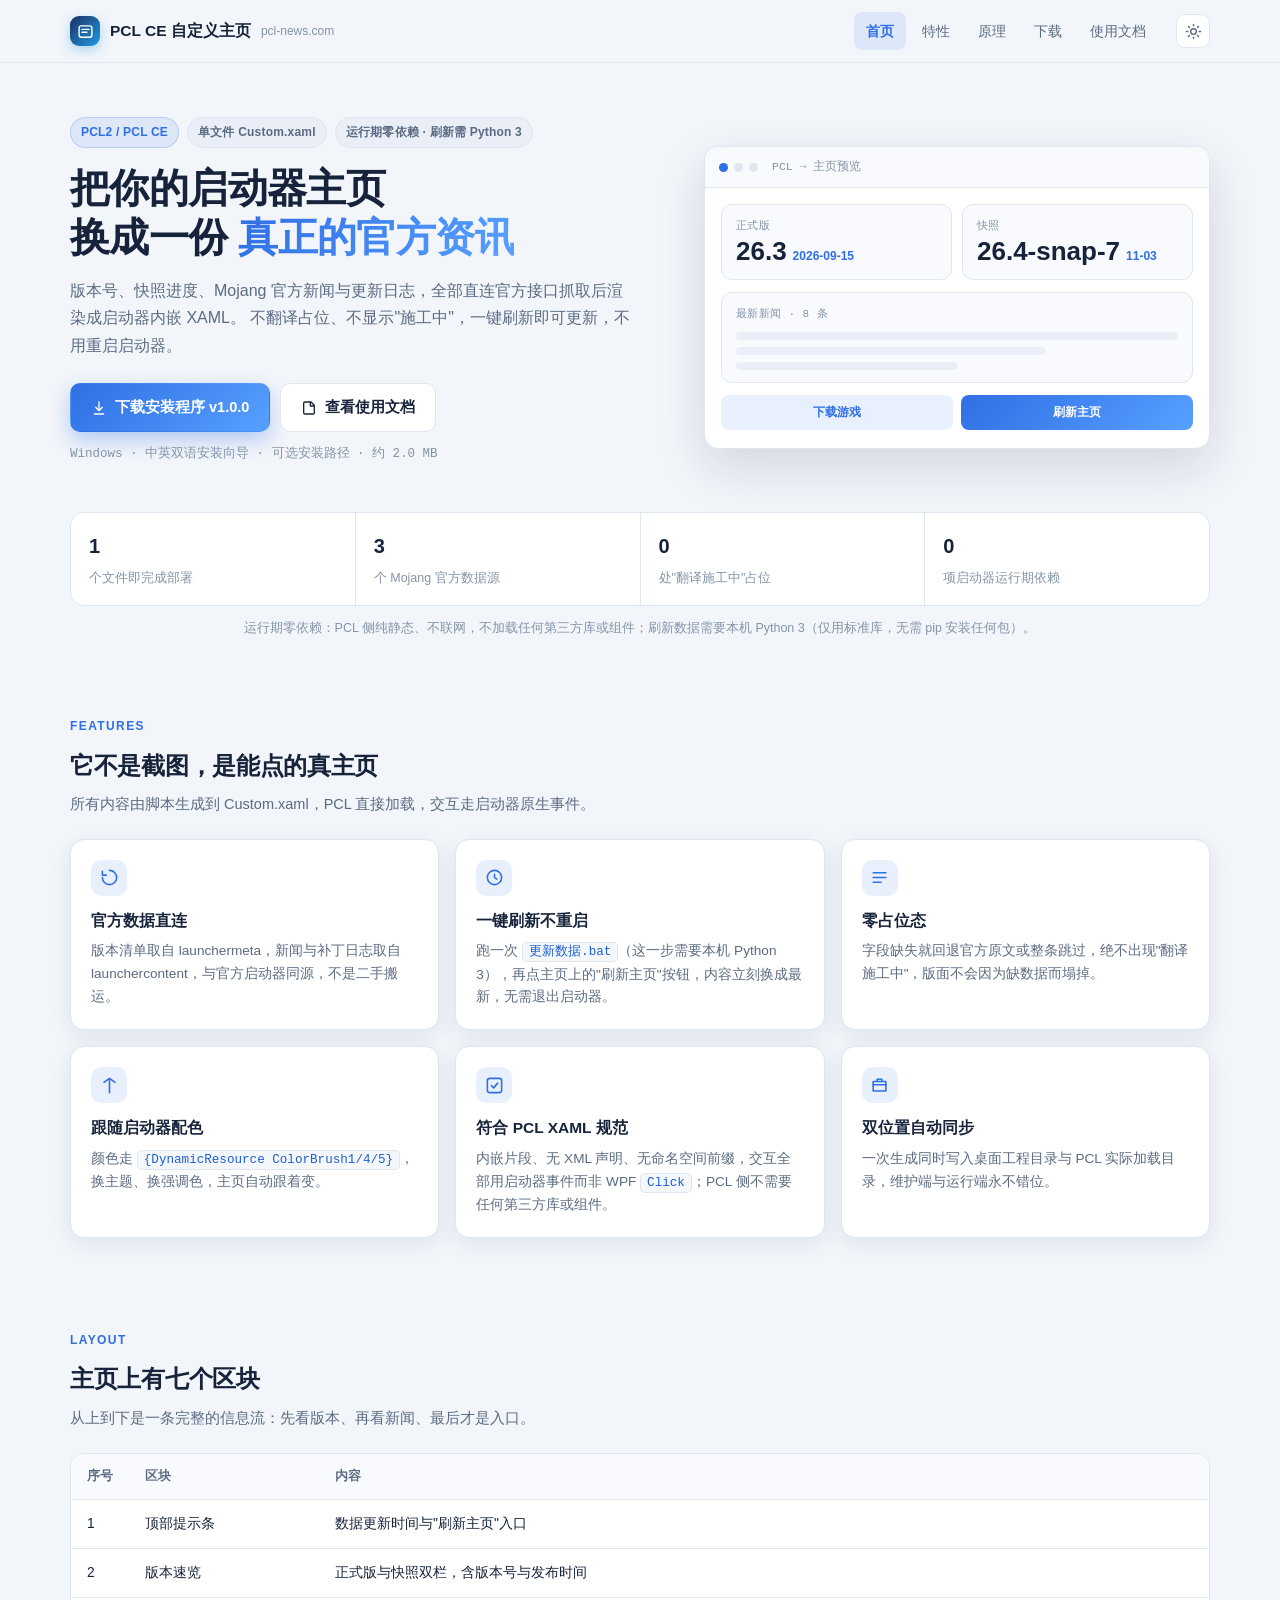
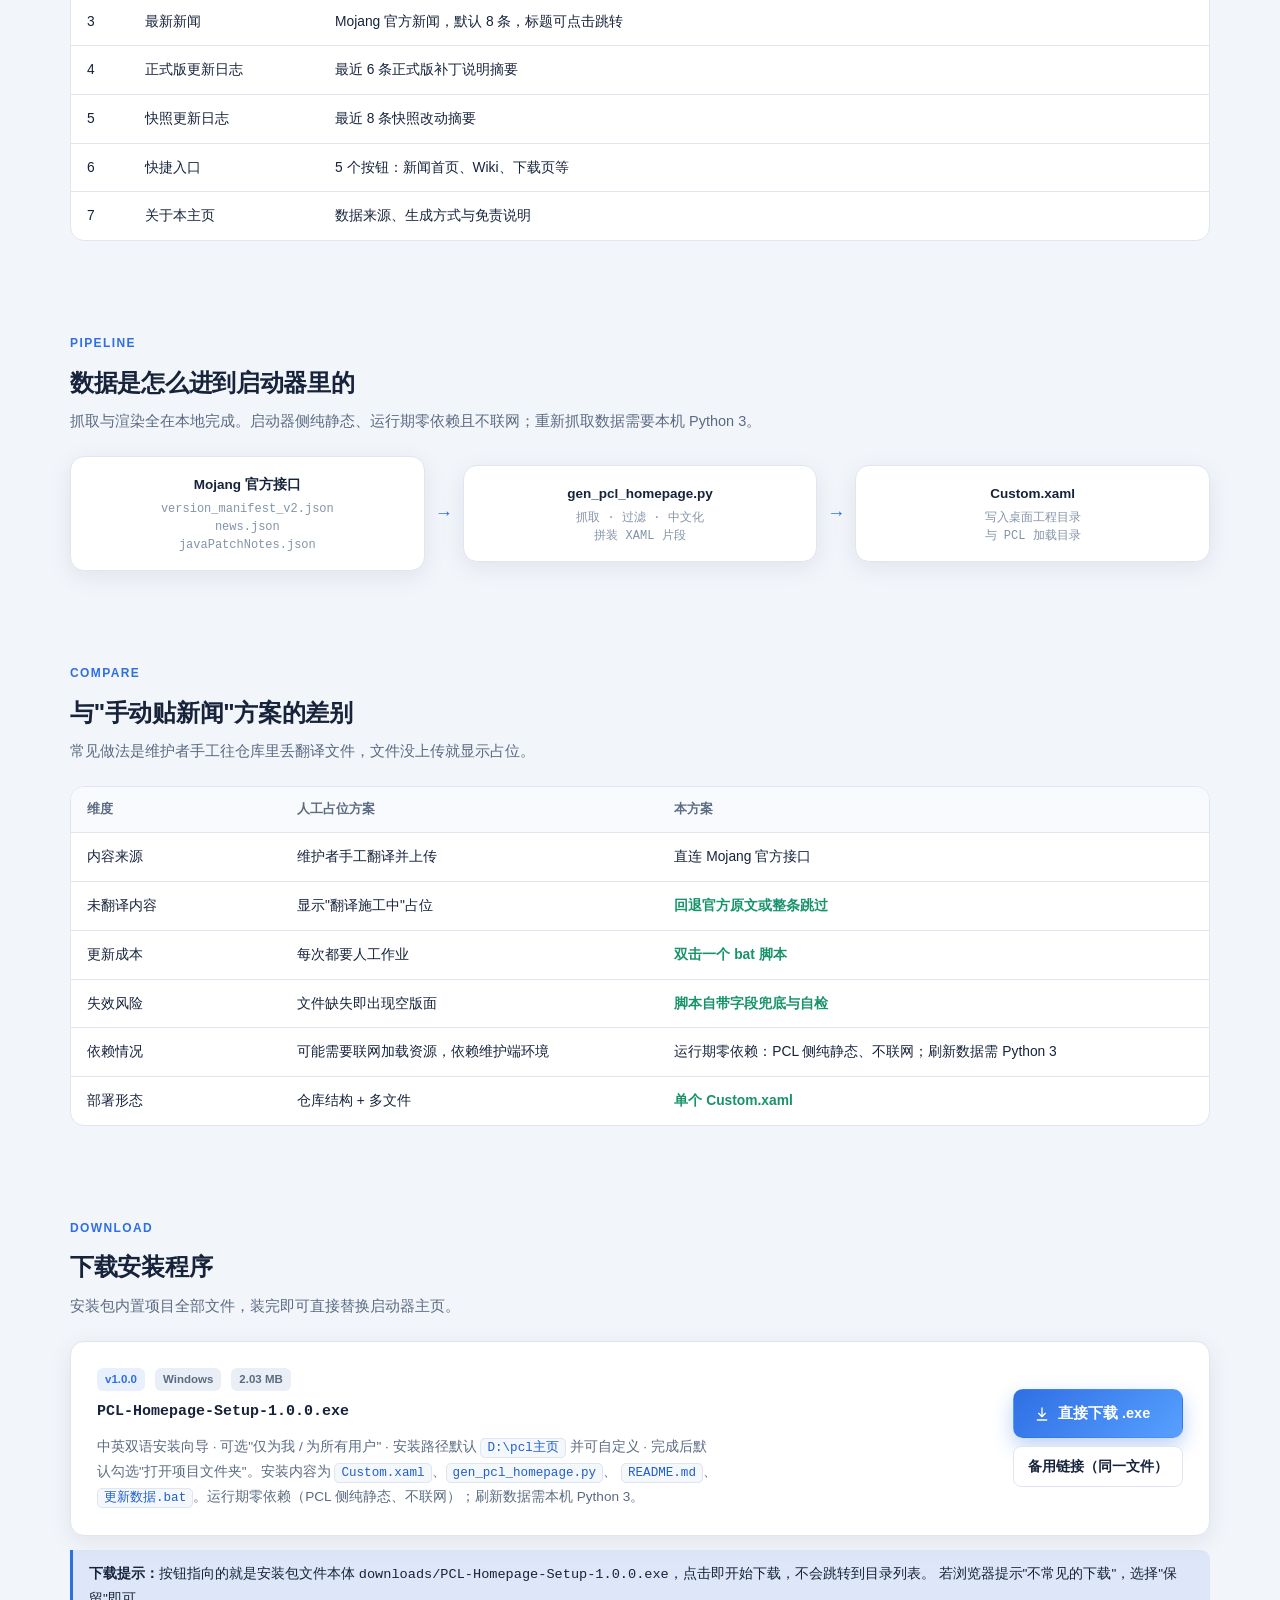
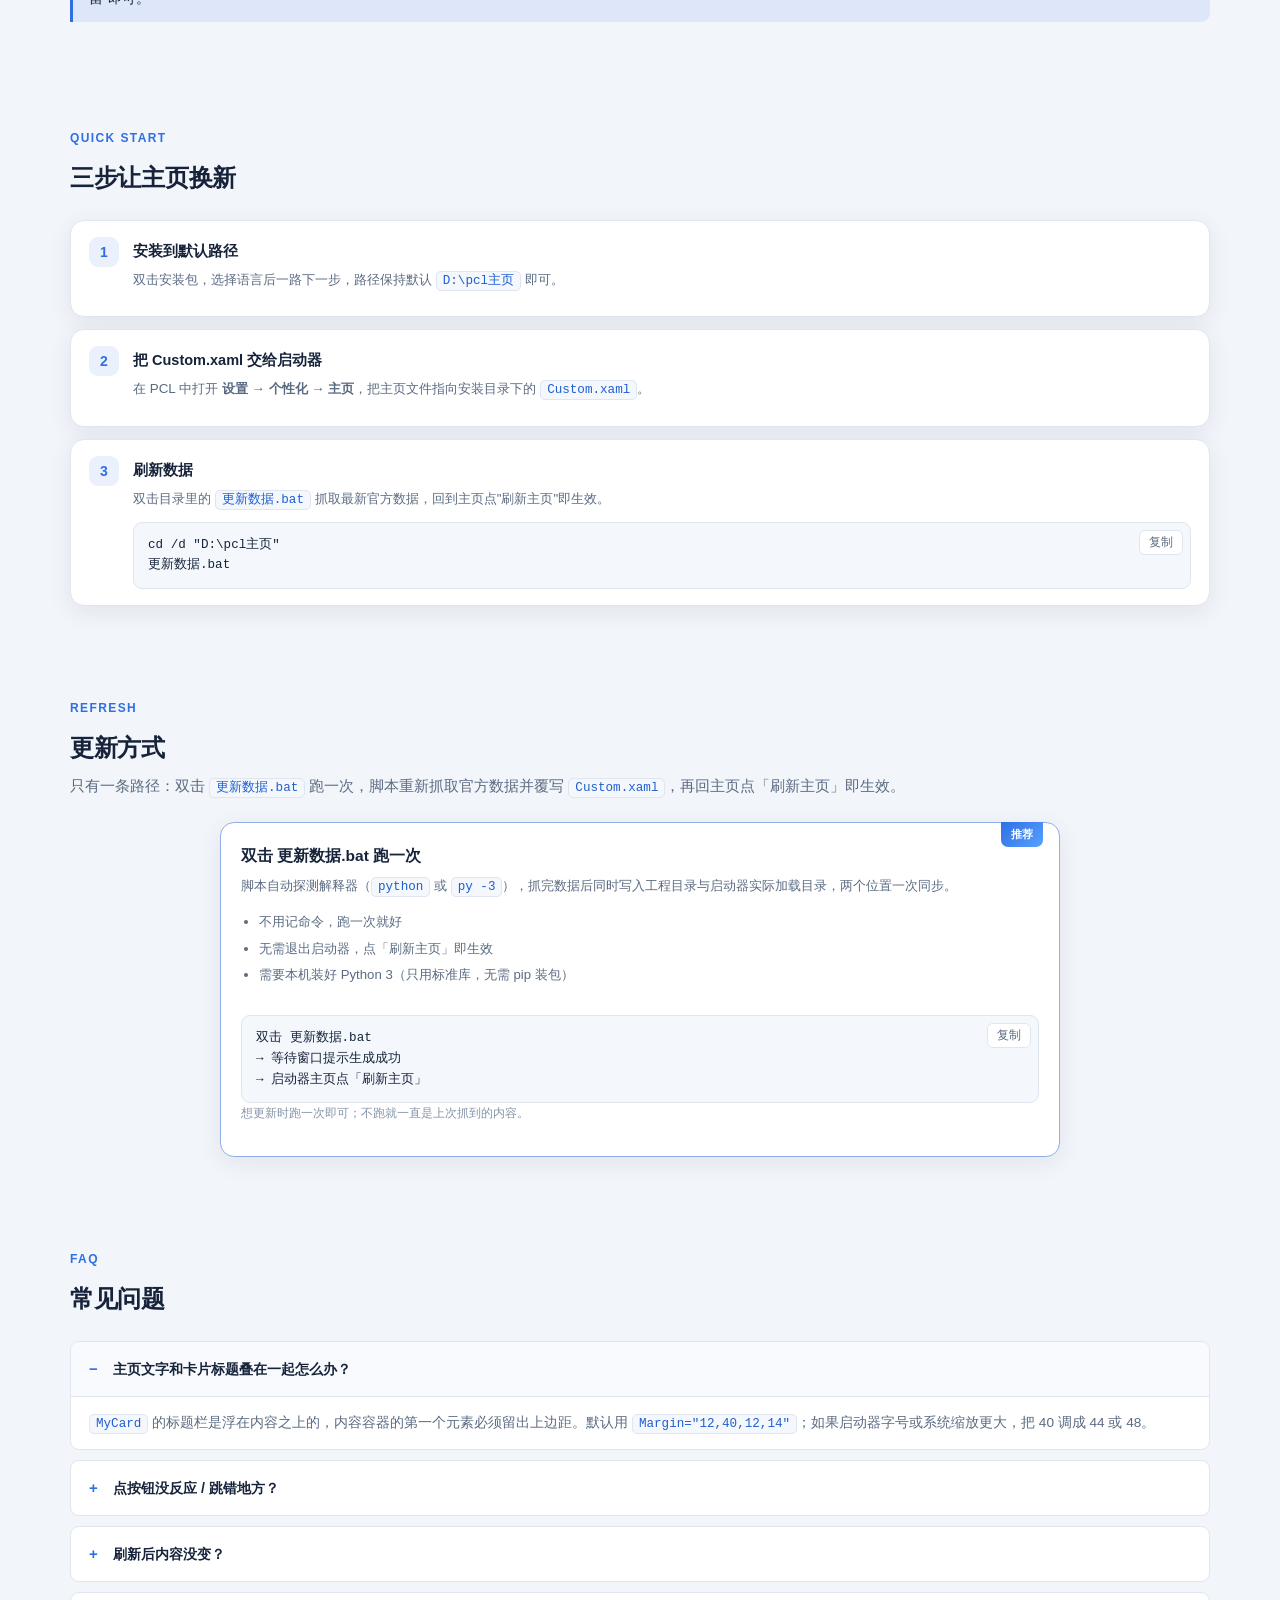
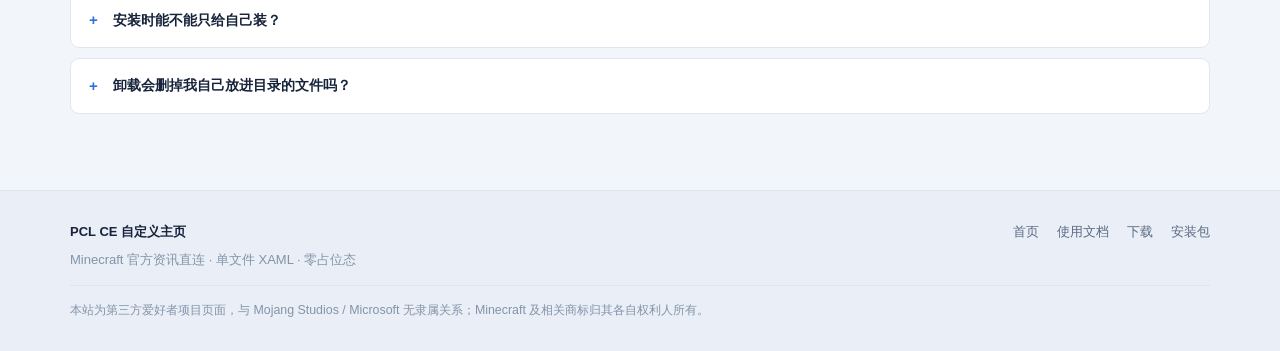
==== index.html @ 0f3371bc "feat: add site at root" ====
<!DOCTYPE html>
<html lang="zh-CN" data-theme="light">
<head>
<meta charset="UTF-8">
<meta name="viewport" content="width=device-width, initial-scale=1">
<title>PCL CE 自定义主页 — 官方新闻、版本号、一键刷新</title>
<meta name="description" content="给 PCL2 / PCL CE 启动器加一个真正的 Minecraft 官方新闻主页：版本速览、官方新闻、更新日志，单文件 Custom.xaml，运行期零依赖（刷新数据需 Python 3），一键刷新无需重启。">
<link rel="icon" href="assets/favicon.svg" type="image/svg+xml">
<link rel="stylesheet" href="assets/style.css">
<script>
  (function () {
    try {
      var t = localStorage.getItem('pclnh-theme');
      if (!t) { t = window.matchMedia('(prefers-color-scheme: dark)').matches ? 'dark' : 'light'; }
      document.documentElement.setAttribute('data-theme', t);
    } catch (e) {}
  })();
</script>
</head>
<body>

<header class="topbar">
  <div class="wrap topbar-inner">
    <a class="brand" href="index.html">
      <span class="brand-mark">
        <svg viewBox="0 0 24 24" fill="none" stroke="#fff" stroke-width="2" stroke-linecap="round" stroke-linejoin="round">
          <rect x="3" y="4" width="18" height="16" rx="3"/><path d="M7 9h10M7 13h7"/>
        </svg>
      </span>
      PCL CE 自定义主页
      <small>pcl-news.com</small>
    </a>
    <nav class="nav-links">
      <a href="index.html" class="active">首页</a>
      <a href="index.html#features">特性</a>
      <a href="index.html#flow">原理</a>
      <a href="index.html#download">下载</a>
      <a href="docs.html">使用文档</a>
    </nav>
    <button class="icon-btn" data-theme-toggle type="button" title="切换主题">
      <svg class="icon-sun" viewBox="0 0 24 24" fill="none" stroke="currentColor" stroke-width="2" stroke-linecap="round">
        <circle cx="12" cy="12" r="4"/><path d="M12 2v2M12 20v2M2 12h2M20 12h2M4.9 4.9l1.4 1.4M17.7 17.7l1.4 1.4M19.1 4.9l-1.4 1.4M6.3 17.7l-1.4 1.4"/>
      </svg>
      <svg class="icon-moon" viewBox="0 0 24 24" fill="none" stroke="currentColor" stroke-width="2" stroke-linecap="round" stroke-linejoin="round">
        <path d="M21 12.8A9 9 0 1 1 11.2 3a7 7 0 0 0 9.8 9.8z"/>
      </svg>
    </button>
  </div>
</header>

<main>

  <!-- ========== Hero ========== -->
  <section class="hero">
    <div class="wrap hero-grid">
      <div>
        <div class="badges">
          <span class="badge">PCL2 / PCL CE</span>
          <span class="badge muted">单文件 Custom.xaml</span>
          <span class="badge muted">运行期零依赖 · 刷新需 Python 3</span>
        </div>
        <h1>把你的启动器主页<br>换成一份 <span class="grad">真正的官方资讯</span></h1>
        <p class="lede">
          版本号、快照进度、Mojang 官方新闻与更新日志，全部直连官方接口抓取后渲染成启动器内嵌 XAML。
          不翻译占位、不显示"施工中"，一键刷新即可更新，不用重启启动器。
        </p>
        <div class="hero-actions">
          <a class="btn btn-primary" href="downloads/PCL-Homepage-Setup-1.0.0.exe" download>
            <svg viewBox="0 0 24 24" fill="none" stroke="currentColor" stroke-width="2" stroke-linecap="round" stroke-linejoin="round">
              <path d="M12 3v12M7 11l5 5 5-5M5 21h14"/>
            </svg>
            下载安装程序 v1.0.0
          </a>
          <a class="btn btn-ghost" href="docs.html">
            <svg viewBox="0 0 24 24" fill="none" stroke="currentColor" stroke-width="2" stroke-linecap="round" stroke-linejoin="round">
              <path d="M4 5a2 2 0 0 1 2-2h9l5 5v11a2 2 0 0 1-2 2H6a2 2 0 0 1-2-2z"/><path d="M14 3v6h6"/>
            </svg>
            查看使用文档
          </a>
        </div>
        <p class="hero-note">Windows · 中英双语安装向导 · 可选安装路径 · 约 2.0 MB</p>
      </div>

      <div class="mock" aria-hidden="true">
        <div class="mock-bar">
          <span class="dot on"></span><span class="dot"></span><span class="dot"></span>
          <span class="mock-title">PCL → 主页预览</span>
        </div>
        <div class="mock-body">
          <div class="mock-two">
            <div class="mock-card">
              <div class="k">正式版</div>
              <div class="v">26.3<span>2026-09-15</span></div>
            </div>
            <div class="mock-card">
              <div class="k">快照</div>
              <div class="v">26.4-snap-7<span>11-03</span></div>
            </div>
          </div>
          <div class="mock-card">
            <div class="k">最新新闻 · 8 条</div>
            <div class="mock-line" style="margin-top:8px"></div>
            <div class="mock-line w70" style="margin-top:7px"></div>
            <div class="mock-line w50" style="margin-top:7px"></div>
          </div>
          <div class="mock-btns">
            <span class="mock-btn">下载游戏</span>
            <span class="mock-btn solid">刷新主页</span>
          </div>
        </div>
      </div>
    </div>

    <div class="wrap">
      <div class="stats">
        <div class="stat"><b>1</b><span>个文件即完成部署</span></div>
        <div class="stat"><b>3</b><span>个 Mojang 官方数据源</span></div>
        <div class="stat"><b>0</b><span>处"翻译施工中"占位</span></div>
        <div class="stat"><b>0</b><span>项启动器运行期依赖</span></div>
      </div>
      <p style="margin:12px 0 0;font-size:12.5px;color:var(--text-mute);text-align:center;">
        运行期零依赖：PCL 侧纯静态、不联网，不加载任何第三方库或组件；刷新数据需要本机 Python 3（仅用标准库，无需 pip 安装任何包）。
      </p>
    </div>
  </section>

  <!-- ========== 特性 ========== -->
  <section class="block" id="features">
    <div class="wrap">
      <div class="section-head">
        <div class="eyebrow">Features</div>
        <h2>它不是截图，是能点的真主页</h2>
        <p>所有内容由脚本生成到 Custom.xaml，PCL 直接加载，交互走启动器原生事件。</p>
      </div>
      <div class="grid-3">
        <div class="card feature">
          <div class="ico"><svg viewBox="0 0 24 24" fill="none" stroke="currentColor" stroke-width="2" stroke-linecap="round" stroke-linejoin="round"><path d="M3 12a9 9 0 1 0 9-9"/><path d="M3 4v5h5"/></svg></div>
          <h3>官方数据直连</h3>
          <p>版本清单取自 launchermeta，新闻与补丁日志取自 launchercontent，与官方启动器同源，不是二手搬运。</p>
        </div>
        <div class="card feature">
          <div class="ico"><svg viewBox="0 0 24 24" fill="none" stroke="currentColor" stroke-width="2" stroke-linecap="round" stroke-linejoin="round"><circle cx="12" cy="12" r="9"/><path d="M12 8v4l3 2"/></svg></div>
          <h3>一键刷新不重启</h3>
          <p>跑一次 <code>更新数据.bat</code>（这一步需要本机 Python 3），再点主页上的"刷新主页"按钮，内容立刻换成最新，无需退出启动器。</p>
        </div>
        <div class="card feature">
          <div class="ico"><svg viewBox="0 0 24 24" fill="none" stroke="currentColor" stroke-width="2" stroke-linecap="round" stroke-linejoin="round"><path d="M4 6h16M4 12h16M4 18h10"/></svg></div>
          <h3>零占位态</h3>
          <p>字段缺失就回退官方原文或整条跳过，绝不出现"翻译施工中"，版面不会因为缺数据而塌掉。</p>
        </div>
        <div class="card feature">
          <div class="ico"><svg viewBox="0 0 24 24" fill="none" stroke="currentColor" stroke-width="2" stroke-linecap="round" stroke-linejoin="round"><path d="M12 3v18M5 8l7-5 7 5"/></svg></div>
          <h3>跟随启动器配色</h3>
          <p>颜色走 <code>{DynamicResource ColorBrush1/4/5}</code>，换主题、换强调色，主页自动跟着变。</p>
        </div>
        <div class="card feature">
          <div class="ico"><svg viewBox="0 0 24 24" fill="none" stroke="currentColor" stroke-width="2" stroke-linecap="round" stroke-linejoin="round"><rect x="3" y="3" width="18" height="18" rx="3"/><path d="M8 12l3 3 5-6"/></svg></div>
          <h3>符合 PCL XAML 规范</h3>
          <p>内嵌片段、无 XML 声明、无命名空间前缀，交互全部用启动器事件而非 WPF <code>Click</code>；PCL 侧不需要任何第三方库或组件。</p>
        </div>
        <div class="card feature">
          <div class="ico"><svg viewBox="0 0 24 24" fill="none" stroke="currentColor" stroke-width="2" stroke-linecap="round" stroke-linejoin="round"><path d="M4 7h16v12H4z"/><path d="M4 11h16M9 7V4h6v3"/></svg></div>
          <h3>双位置自动同步</h3>
          <p>一次生成同时写入桌面工程目录与 PCL 实际加载目录，维护端与运行端永不错位。</p>
        </div>
      </div>
    </div>
  </section>

  <!-- ========== 主页构成 ========== -->
  <section class="block" id="pages">
    <div class="wrap">
      <div class="section-head">
        <div class="eyebrow">Layout</div>
        <h2>主页上有七个区块</h2>
        <p>从上到下是一条完整的信息流：先看版本、再看新闻、最后才是入口。</p>
      </div>
      <div class="table-wrap">
        <table>
          <thead>
            <tr><th style="width:52px">序号</th><th style="width:190px">区块</th><th>内容</th></tr>
          </thead>
          <tbody>
            <tr><td>1</td><td>顶部提示条</td><td>数据更新时间与"刷新主页"入口</td></tr>
            <tr><td>2</td><td>版本速览</td><td>正式版与快照双栏，含版本号与发布时间</td></tr>
            <tr><td>3</td><td>最新新闻</td><td>Mojang 官方新闻，默认 8 条，标题可点击跳转</td></tr>
            <tr><td>4</td><td>正式版更新日志</td><td>最近 6 条正式版补丁说明摘要</td></tr>
            <tr><td>5</td><td>快照更新日志</td><td>最近 8 条快照改动摘要</td></tr>
            <tr><td>6</td><td>快捷入口</td><td>5 个按钮：新闻首页、Wiki、下载页等</td></tr>
            <tr><td>7</td><td>关于本主页</td><td>数据来源、生成方式与免责说明</td></tr>
          </tbody>
        </table>
      </div>
    </div>
  </section>

  <!-- ========== 数据流 ========== -->
  <section class="block" id="flow">
    <div class="wrap">
      <div class="section-head">
        <div class="eyebrow">Pipeline</div>
        <h2>数据是怎么进到启动器里的</h2>
        <p>抓取与渲染全在本地完成。启动器侧纯静态、运行期零依赖且不联网；重新抓取数据需要本机 Python 3。</p>
      </div>
      <div class="flow">
        <div class="card flow-node">
          <div class="t">Mojang 官方接口</div>
          <div class="d">version_manifest_v2.json<br>news.json<br>javaPatchNotes.json</div>
        </div>
        <div class="flow-arrow">→</div>
        <div class="card flow-node">
          <div class="t">gen_pcl_homepage.py</div>
          <div class="d">抓取 · 过滤 · 中文化<br>拼装 XAML 片段</div>
        </div>
        <div class="flow-arrow">→</div>
        <div class="card flow-node">
          <div class="t">Custom.xaml</div>
          <div class="d">写入桌面工程目录<br>与 PCL 加载目录</div>
        </div>
      </div>
    </div>
  </section>

  <!-- ========== 对比 ========== -->
  <section class="block" id="compare">
    <div class="wrap">
      <div class="section-head">
        <div class="eyebrow">Compare</div>
        <h2>与"手动贴新闻"方案的差别</h2>
        <p>常见做法是维护者手工往仓库里丢翻译文件，文件没上传就显示占位。</p>
      </div>
      <div class="table-wrap">
        <table>
          <thead>
            <tr><th style="width:210px">维度</th><th>人工占位方案</th><th>本方案</th></tr>
          </thead>
          <tbody>
            <tr><td>内容来源</td><td>维护者手工翻译并上传</td><td>直连 Mojang 官方接口</td></tr>
            <tr><td>未翻译内容</td><td>显示"翻译施工中"占位</td><td class="yes">回退官方原文或整条跳过</td></tr>
            <tr><td>更新成本</td><td>每次都要人工作业</td><td class="yes">双击一个 bat 脚本</td></tr>
            <tr><td>失效风险</td><td>文件缺失即出现空版面</td><td class="yes">脚本自带字段兜底与自检</td></tr>
            <tr><td>依赖情况</td><td>可能需要联网加载资源，依赖维护端环境</td><td>运行期零依赖：PCL 侧纯静态、不联网；刷新数据需 Python 3</td></tr>
            <tr><td>部署形态</td><td>仓库结构 + 多文件</td><td class="yes">单个 Custom.xaml</td></tr>
          </tbody>
        </table>
      </div>
    </div>
  </section>

  <!-- ========== 下载 ========== -->
  <section class="block" id="download">
    <div class="wrap">
      <div class="section-head">
        <div class="eyebrow">Download</div>
        <h2>下载安装程序</h2>
        <p>安装包内置项目全部文件，装完即可直接替换启动器主页。</p>
      </div>
      <div class="card dl-card">
        <div>
          <div style="display:flex;align-items:center;gap:10px;flex-wrap:wrap;margin-bottom:8px;">
            <span class="tag">v1.0.0</span>
            <span class="tag" style="background:var(--bg-soft);color:var(--text-dim);">Windows</span>
            <span class="tag" style="background:var(--bg-soft);color:var(--text-dim);">2.03 MB</span>
          </div>
          <div style="font-family:var(--mono);font-size:15px;font-weight:700;word-break:break-all;">
            PCL-Homepage-Setup-1.0.0.exe
          </div>
          <p style="margin:10px 0 0;color:var(--text-dim);font-size:13.6px;max-width:620px;">
            中英双语安装向导 · 可选"仅为我 / 为所有用户" · 安装路径默认 <code>D:\pcl主页</code> 并可自定义 ·
            完成后默认勾选"打开项目文件夹"。安装内容为 <code>Custom.xaml</code>、<code>gen_pcl_homepage.py</code>、
            <code>README.md</code>、<code>更新数据.bat</code>。运行期零依赖（PCL 侧纯静态、不联网）；刷新数据需本机 Python 3。
          </p>
        </div>
        <div class="dl-actions">
          <a class="btn btn-primary" href="downloads/PCL-Homepage-Setup-1.0.0.exe" download>
            <svg viewBox="0 0 24 24" fill="none" stroke="currentColor" stroke-width="2" stroke-linecap="round" stroke-linejoin="round">
              <path d="M12 3v12M7 11l5 5 5-5M5 21h14"/>
            </svg>
            直接下载 .exe
          </a>
          <a class="btn btn-ghost btn-sm" href="downloads/PCL-Homepage-Setup-1.0.0.exe" download>备用链接（同一文件）</a>
        </div>
      </div>
      <div class="callout" style="margin-top:14px;">
        <b>下载提示：</b>按钮指向的就是安装包文件本体
        <code>downloads/PCL-Homepage-Setup-1.0.0.exe</code>，点击即开始下载，不会跳转到目录列表。
        若浏览器提示"不常见的下载"，选择"保留"即可。
      </div>
    </div>
  </section>

  <!-- ========== 上手 ========== -->
  <section class="block" id="quickstart">
    <div class="wrap">
      <div class="section-head">
        <div class="eyebrow">Quick start</div>
        <h2>三步让主页换新</h2>
      </div>
      <div class="steps">
        <div class="card step">
          <div class="n">1</div>
          <div>
            <h4>安装到默认路径</h4>
            <p>双击安装包，选择语言后一路下一步，路径保持默认 <code>D:\pcl主页</code> 即可。</p>
          </div>
        </div>
        <div class="card step">
          <div class="n">2</div>
          <div>
            <h4>把 Custom.xaml 交给启动器</h4>
            <p>在 PCL 中打开 <b>设置 → 个性化 → 主页</b>，把主页文件指向安装目录下的 <code>Custom.xaml</code>。</p>
          </div>
        </div>
        <div class="card step">
          <div class="n">3</div>
          <div>
            <h4>刷新数据</h4>
            <p>双击目录里的 <code>更新数据.bat</code> 抓取最新官方数据，回到主页点"刷新主页"即生效。</p>
            <div class="code">
              <button class="copy-btn" type="button">复制</button>
              <pre>cd /d "D:\pcl主页"
更新数据.bat</pre>
            </div>
          </div>
        </div>
      </div>
    </div>
  </section>

  <!-- ========== 更新方案 ========== -->
  <section class="block" id="refresh">
    <div class="wrap">
      <div class="section-head">
        <div class="eyebrow">Refresh</div>
        <h2>更新方式</h2>
        <p>只有一条路径：双击 <code>更新数据.bat</code> 跑一次，脚本重新抓取官方数据并覆写 <code>Custom.xaml</code>，再回主页点「刷新主页」即生效。</p>
      </div>
      <div class="card plan recommend" style="max-width:840px;margin:0 auto;">
        <h3>双击 更新数据.bat 跑一次</h3>
        <p class="desc">脚本自动探测解释器（<code>python</code> 或 <code>py -3</code>），抓完数据后同时写入工程目录与启动器实际加载目录，两个位置一次同步。</p>
        <ul>
          <li>不用记命令，跑一次就好</li>
          <li>无需退出启动器，点「刷新主页」即生效</li>
          <li>需要本机装好 Python 3（只用标准库，无需 pip 装包）</li>
        </ul>
        <div class="code">
          <button class="copy-btn" type="button">复制</button>
          <pre>双击 更新数据.bat
→ 等待窗口提示生成成功
→ 启动器主页点「刷新主页」</pre>
        </div>
        <p class="foot">想更新时跑一次即可；不跑就一直是上次抓到的内容。</p>
      </div>
    </div>
  </section>

  <!-- ========== FAQ ========== -->
  <section class="block" id="faq">
    <div class="wrap">
      <div class="section-head">
        <div class="eyebrow">FAQ</div>
        <h2>常见问题</h2>
      </div>
      <details class="faq" open>
        <summary>主页文字和卡片标题叠在一起怎么办？</summary>
        <div class="faq-body">
          <p><code>MyCard</code> 的标题栏是浮在内容之上的，内容容器的第一个元素必须留出上边距。默认用 <code>Margin="12,40,12,14"</code>；如果启动器字号或系统缩放更大，把 40 调成 44 或 48。</p>
        </div>
      </details>
      <details class="faq">
        <summary>点按钮没反应 / 跳错地方？</summary>
        <div class="faq-body">
          <p>交互必须成对使用 <code>EventType</code> 与 <code>EventData</code>：打开网页用 <code>EventType="打开网页"</code> + URL；跳启动器内部页用 <code>EventType="切换页面"</code> + <code>EventData="Download|DownloadInstall"</code> 这类枚举值，不能拿"打开网页"去跳内部页。</p>
        </div>
      </details>
      <details class="faq">
        <summary>刷新后内容没变？</summary>
        <div class="faq-body">
          <p>先确认 <code>更新数据.bat</code> 是否真的跑完（窗口里应出现生成成功提示），再回主页点"刷新主页"。若脚本报错，多半是没装 Python 3 或未加入 PATH——生成器依赖 Python 3 运行时（只用标准库，无需 pip 装包），装好后重试。注意只有"刷新数据"这一步需要 Python，启动器加载主页本身零依赖、不联网。</p>
        </div>
      </details>
      <details class="faq">
        <summary>安装时能不能只给自己装？</summary>
        <div class="faq-body">
          <p>可以。安装向导会先问"为所有用户安装 / 仅为我安装"。选前者会请求管理员权限，快捷方式落到公共目录；选后者只写入当前用户配置，不需要提权。</p>
        </div>
      </details>
      <details class="faq">
        <summary>卸载会删掉我自己放进目录的文件吗？</summary>
        <div class="faq-body">
          <p>不会。卸载程序只移除它自己安装的文件，不会清空整个目录，你后来放进去的内容会保留。</p>
        </div>
      </details>
    </div>
  </section>


</main>

<footer>
  <div class="wrap">
    <div class="foot-grid">
      <div>
        <div style="font-weight:700;color:var(--text);margin-bottom:6px;">PCL CE 自定义主页</div>
        <div>Minecraft 官方资讯直连 · 单文件 XAML · 零占位态</div>
      </div>
      <div class="foot-links">
        <a href="index.html">首页</a>
        <a href="docs.html">使用文档</a>
        <a href="index.html#download">下载</a>
        <a href="downloads/PCL-Homepage-Setup-1.0.0.exe" download>安装包</a>
      </div>
    </div>
    <div class="foot-note">
      本站为第三方爱好者项目页面，与 Mojang Studios / Microsoft 无隶属关系；Minecraft 及相关商标归其各自权利人所有。
    </div>
  </div>
</footer>

<script src="assets/app.js"></script>
</body>
</html>
---- assets/style.css ----
/* ============================================================
   PCL CE 自定义主页 — 官网样式
   双主题（亮 / 暗）· PCL 蓝 · 圆角卡片 · 高信息密度
   ============================================================ */

:root {
  --bg: #f2f5fa;
  --bg-soft: #e9eef7;
  --card: #ffffff;
  --card-alt: #f8fafd;
  --text: #16233a;
  --text-dim: #5b6b82;
  --text-mute: #8494a8;
  --line: #dfe6f0;
  --accent: #2f6fe4;
  --accent-2: #57a0ff;
  --accent-ink: #ffffff;
  --accent-soft: rgba(47, 111, 228, .10);
  --ok: #17936b;
  --warn: #b8791a;
  --code-bg: #f4f7fc;
  --code-key: #1f5fd0;
  --shadow: 0 6px 24px rgba(22, 35, 58, .08);
  --shadow-lg: 0 18px 50px rgba(22, 35, 58, .14);
  --radius: 14px;
  --radius-sm: 9px;
  --mono: ui-monospace, SFMono-Regular, "Cascadia Mono", Consolas, "Liberation Mono", monospace;
  --sans: -apple-system, BlinkMacSystemFont, "Segoe UI", "Microsoft YaHei", "PingFang SC", "Hiragino Sans GB", Roboto, Arial, sans-serif;
}

[data-theme="dark"] {
  --bg: #0b1119;
  --bg-soft: #0f1722;
  --card: #141d29;
  --card-alt: #17222f;
  --text: #e6edf7;
  --text-dim: #93a3b8;
  --text-mute: #72849b;
  --line: #22303f;
  --accent: #5b9bff;
  --accent-2: #7fb6ff;
  --accent-ink: #08111d;
  --accent-soft: rgba(91, 155, 255, .14);
  --ok: #3ddc9a;
  --warn: #f0b64b;
  --code-bg: #0f1926;
  --code-key: #8ec2ff;
  --shadow: 0 6px 24px rgba(0, 0, 0, .38);
  --shadow-lg: 0 18px 50px rgba(0, 0, 0, .52);
}

* { box-sizing: border-box; }

html { scroll-behavior: smooth; scroll-padding-top: 84px; }

body {
  margin: 0;
  background: var(--bg);
  color: var(--text);
  font-family: var(--sans);
  font-size: 15px;
  line-height: 1.72;
  -webkit-font-smoothing: antialiased;
  transition: background .25s ease, color .25s ease;
}

a { color: var(--accent); text-decoration: none; }
a:hover { text-decoration: underline; }

.wrap { width: min(1140px, 100% - 40px); margin: 0 auto; }

/* ---------------- 顶部导航 ---------------- */
.topbar {
  position: sticky; top: 0; z-index: 50;
  background: color-mix(in srgb, var(--bg) 88%, transparent);
  backdrop-filter: saturate(160%) blur(12px);
  border-bottom: 1px solid var(--line);
}
.topbar-inner {
  display: flex; align-items: center; gap: 18px;
  height: 62px;
}
.brand { display: flex; align-items: center; gap: 10px; font-weight: 700; color: var(--text); font-size: 15.5px; }
.brand:hover { text-decoration: none; }
.brand-mark {
  width: 30px; height: 30px; border-radius: 9px; flex: none;
  background: linear-gradient(135deg, #1b2f63, #209ce2);
  display: grid; place-items: center;
  box-shadow: 0 4px 12px rgba(32, 156, 226, .35);
}
.brand-mark svg { width: 17px; height: 17px; display: block; }
.brand small { color: var(--text-mute); font-weight: 500; font-size: 12px; }

.nav-links { display: flex; gap: 4px; margin-left: auto; }
.nav-links a {
  color: var(--text-dim); padding: 7px 12px; border-radius: 8px;
  font-size: 14px; transition: .18s;
}
.nav-links a:hover { color: var(--accent); background: var(--accent-soft); text-decoration: none; }
.nav-links a.active { color: var(--accent); background: var(--accent-soft); font-weight: 600; }

.icon-btn {
  width: 34px; height: 34px; flex: none; display: grid; place-items: center;
  border: 1px solid var(--line); background: var(--card); color: var(--text-dim);
  border-radius: 9px; cursor: pointer; transition: .18s;
}
.icon-btn:hover { color: var(--accent); border-color: var(--accent); }
.icon-btn svg { width: 17px; height: 17px; }
[data-theme="dark"] .icon-sun { display: none; }
:root:not([data-theme="dark"]) .icon-moon { display: none; }

/* ---------------- 按钮 ---------------- */
.btn {
  display: inline-flex; align-items: center; gap: 8px;
  padding: 11px 20px; border-radius: 10px;
  font-size: 14.5px; font-weight: 600; cursor: pointer;
  border: 1px solid transparent; transition: .18s; white-space: nowrap;
}
.btn:hover { text-decoration: none; transform: translateY(-1px); }
.btn svg { width: 16px; height: 16px; }
.btn-primary {
  background: linear-gradient(135deg, var(--accent), var(--accent-2));
  color: var(--accent-ink);
  box-shadow: 0 8px 20px color-mix(in srgb, var(--accent) 32%, transparent);
}
.btn-primary:hover { filter: brightness(1.06); }
.btn-ghost { background: var(--card); color: var(--text); border-color: var(--line); }
.btn-ghost:hover { border-color: var(--accent); color: var(--accent); }
.btn-sm { padding: 8px 14px; font-size: 13.5px; border-radius: 8px; }

/* ---------------- Hero ---------------- */
.hero { padding: 54px 0 30px; }
.hero-grid {
  display: grid; grid-template-columns: 1.08fr .92fr; gap: 40px; align-items: center;
}
.badges { display: flex; flex-wrap: wrap; gap: 8px; margin-bottom: 16px; }
.badge {
  font-size: 12px; font-weight: 600; letter-spacing: .2px;
  padding: 4px 10px; border-radius: 999px;
  background: var(--accent-soft); color: var(--accent);
  border: 1px solid color-mix(in srgb, var(--accent) 22%, transparent);
}
.badge.muted { background: var(--bg-soft); color: var(--text-dim); border-color: var(--line); }

h1 {
  font-size: 40px; line-height: 1.24; margin: 0 0 14px;
  letter-spacing: -.6px; font-weight: 800;
}
h1 .grad {
  background: linear-gradient(120deg, var(--accent), var(--accent-2));
  -webkit-background-clip: text; background-clip: text; color: transparent;
}
.lede { font-size: 16px; color: var(--text-dim); margin: 0 0 24px; max-width: 560px; }
.hero-actions { display: flex; flex-wrap: wrap; gap: 10px; align-items: center; }
.hero-note { margin-top: 12px; font-size: 12.5px; color: var(--text-mute); font-family: var(--mono); }

/* 模拟 PCL 主页卡片 */
.mock {
  background: var(--card); border: 1px solid var(--line); border-radius: var(--radius);
  box-shadow: var(--shadow-lg); overflow: hidden;
}
.mock-bar {
  display: flex; align-items: center; gap: 6px;
  padding: 10px 14px; border-bottom: 1px solid var(--line); background: var(--card-alt);
}
.dot { width: 9px; height: 9px; border-radius: 50%; background: var(--line); }
.dot.on { background: var(--accent); }
.mock-title { margin-left: 8px; font-size: 11.5px; color: var(--text-mute); font-family: var(--mono); }
.mock-body { padding: 16px 16px 18px; display: grid; gap: 12px; }
.mock-card {
  border: 1px solid var(--line); border-radius: 11px; padding: 12px 14px; background: var(--card-alt);
}
.mock-card .k { font-size: 11px; color: var(--text-mute); font-family: var(--mono); letter-spacing: .4px; }
.mock-card .v { font-size: 26px; font-weight: 800; line-height: 1.2; color: var(--text); }
.mock-card .v span { font-size: 12px; font-weight: 600; color: var(--accent); margin-left: 6px; }
.mock-two { display: grid; grid-template-columns: 1fr 1fr; gap: 10px; }
.mock-line { height: 8px; border-radius: 4px; background: var(--bg-soft); }
.mock-line.w70 { width: 70%; }
.mock-line.w50 { width: 50%; }
.mock-btns { display: flex; gap: 8px; }
.mock-btn {
  flex: 1; text-align: center; font-size: 12px; font-weight: 600;
  padding: 7px 0; border-radius: 8px; background: var(--accent-soft); color: var(--accent);
}
.mock-btn.solid { background: linear-gradient(135deg, var(--accent), var(--accent-2)); color: var(--accent-ink); }

/* ---------------- 指标条 ---------------- */
.stats {
  display: grid; grid-template-columns: repeat(4, 1fr); gap: 1px;
  background: var(--line); border: 1px solid var(--line);
  border-radius: var(--radius); overflow: hidden; margin: 34px 0 8px;
}
.stat { background: var(--card); padding: 16px 18px; }
.stat b { display: block; font-size: 20px; font-weight: 800; letter-spacing: -.3px; }
.stat span { font-size: 12.5px; color: var(--text-mute); }

/* ---------------- 通用区块 ---------------- */
section.block { padding: 46px 0; }
.section-head { margin-bottom: 22px; }
.section-head h2 { font-size: 24px; margin: 0 0 6px; letter-spacing: -.3px; }
.section-head p { margin: 0; color: var(--text-dim); font-size: 14.5px; }
.eyebrow {
  font-size: 12px; font-weight: 700; letter-spacing: 1.4px;
  color: var(--accent); text-transform: uppercase; margin-bottom: 8px;
}

.card {
  background: var(--card); border: 1px solid var(--line);
  border-radius: var(--radius); box-shadow: var(--shadow);
}

.grid-3 { display: grid; grid-template-columns: repeat(3, 1fr); gap: 16px; }
.grid-2 { display: grid; grid-template-columns: repeat(2, 1fr); gap: 16px; }

.feature { padding: 20px; transition: .2s; }
.feature:hover { transform: translateY(-2px); box-shadow: var(--shadow-lg); border-color: color-mix(in srgb, var(--accent) 34%, var(--line)); }
.feature .ico {
  width: 36px; height: 36px; border-radius: 10px; display: grid; place-items: center;
  background: var(--accent-soft); color: var(--accent); margin-bottom: 12px;
}
.feature .ico svg { width: 19px; height: 19px; }
.feature h3 { font-size: 15.5px; margin: 0 0 6px; }
.feature p { margin: 0; font-size: 13.6px; color: var(--text-dim); line-height: 1.68; }

/* ---------------- 表格 ---------------- */
.table-wrap { overflow-x: auto; border-radius: var(--radius); border: 1px solid var(--line); background: var(--card); }
table { width: 100%; border-collapse: collapse; font-size: 13.8px; }
thead th {
  text-align: left; padding: 12px 16px; background: var(--card-alt);
  color: var(--text-dim); font-weight: 600; font-size: 12.5px;
  border-bottom: 1px solid var(--line); white-space: nowrap;
}
tbody td { padding: 12px 16px; border-bottom: 1px solid var(--line); vertical-align: top; }
tbody tr:last-child td { border-bottom: none; }
tbody tr:hover td { background: var(--card-alt); }
td code, p code, li code {
  font-family: var(--mono); font-size: 12.6px;
  background: var(--code-bg); color: var(--code-key);
  padding: 2px 6px; border-radius: 5px; border: 1px solid var(--line);
}
.yes { color: var(--ok); font-weight: 700; }
.no { color: var(--text-mute); }
.tag {
  display: inline-block; font-size: 11.5px; font-weight: 700;
  padding: 2px 8px; border-radius: 6px;
  background: var(--accent-soft); color: var(--accent);
}

/* ---------------- 数据流 ---------------- */
.flow { display: grid; grid-template-columns: 1fr auto 1fr auto 1fr; gap: 10px; align-items: center; }
.flow-node { padding: 16px 14px; text-align: center; }
.flow-node .t { font-size: 13.5px; font-weight: 700; margin-bottom: 4px; }
.flow-node .d { font-size: 12px; color: var(--text-mute); font-family: var(--mono); line-height: 1.5; }
.flow-arrow { color: var(--accent); font-size: 18px; text-align: center; }

/* ---------------- 步骤 ---------------- */
.steps { display: grid; gap: 12px; }
.step { display: grid; grid-template-columns: 30px 1fr; gap: 14px; padding: 16px 18px; }
.step .n {
  width: 30px; height: 30px; border-radius: 9px; display: grid; place-items: center;
  background: var(--accent-soft); color: var(--accent); font-weight: 800; font-size: 14px;
}
.step h4 { margin: 2px 0 4px; font-size: 14.5px; }
.step p { margin: 0 0 8px; font-size: 13.4px; color: var(--text-dim); }

/* ---------------- 代码块 ---------------- */
.code {
  position: relative; background: var(--code-bg); border: 1px solid var(--line);
  border-radius: var(--radius-sm); overflow: hidden; margin: 10px 0 0;
}
.code pre {
  margin: 0; padding: 12px 14px; overflow-x: auto;
  font-family: var(--mono); font-size: 12.6px; line-height: 1.65; color: var(--text);
}
.code pre .cm { color: var(--text-mute); }
.code pre .st { color: var(--ok); }
.copy-btn {
  position: absolute; top: 7px; right: 7px;
  font-size: 11.5px; padding: 4px 9px; border-radius: 6px;
  border: 1px solid var(--line); background: var(--card); color: var(--text-dim);
  cursor: pointer; transition: .18s;
}
.copy-btn:hover { color: var(--accent); border-color: var(--accent); }

/* ---------------- 方案卡 ---------------- */
.plan { padding: 20px; display: flex; flex-direction: column; }
.plan.recommend { border-color: color-mix(in srgb, var(--accent) 46%, var(--line)); position: relative; }
.plan.recommend::after {
  content: "推荐"; position: absolute; top: -1px; right: 16px;
  font-size: 11px; font-weight: 700; color: var(--accent-ink);
  background: linear-gradient(135deg, var(--accent), var(--accent-2));
  padding: 3px 10px; border-radius: 0 0 7px 7px;
}
.plan h3 { margin: 0 0 6px; font-size: 15.5px; }
.plan .desc { font-size: 13.2px; color: var(--text-dim); margin: 0 0 12px; }
.plan ul { margin: 0 0 14px; padding-left: 18px; font-size: 13.2px; color: var(--text-dim); }
.plan ul li { margin-bottom: 4px; }
.plan .foot { margin-top: auto; font-size: 12px; color: var(--text-mute); }

/* ---------------- FAQ ---------------- */
details.faq {
  background: var(--card); border: 1px solid var(--line);
  border-radius: var(--radius-sm); padding: 0; margin-bottom: 10px; overflow: hidden;
}
details.faq summary {
  cursor: pointer; list-style: none; padding: 14px 18px;
  font-weight: 600; font-size: 14.2px; display: flex; align-items: center; gap: 10px;
}
details.faq summary::-webkit-details-marker { display: none; }
details.faq summary::before {
  content: "+"; color: var(--accent); font-weight: 800; font-size: 15px; width: 14px;
}
details.faq[open] summary::before { content: "−"; }
details.faq[open] summary { border-bottom: 1px solid var(--line); background: var(--card-alt); }
details.faq .faq-body { padding: 14px 18px; font-size: 13.6px; color: var(--text-dim); }
details.faq .faq-body p { margin: 0 0 8px; }
details.faq .faq-body p:last-child { margin-bottom: 0; }

/* ---------------- 文档页布局 ---------------- */
.doc-layout { display: grid; grid-template-columns: 236px 1fr; gap: 38px; padding: 34px 0 60px; align-items: start; }
.sidebar { position: sticky; top: 78px; font-size: 13.4px; }
.sidebar .group { margin-bottom: 18px; }
.sidebar .group-title {
  font-size: 11.5px; font-weight: 700; letter-spacing: 1px; color: var(--text-mute);
  text-transform: uppercase; margin: 0 0 7px 10px;
}
.sidebar a {
  display: block; padding: 6px 10px; border-radius: 7px;
  color: var(--text-dim); border-left: 2px solid transparent;
}
.sidebar a:hover { color: var(--accent); background: var(--accent-soft); text-decoration: none; }
.sidebar a.active { color: var(--accent); background: var(--accent-soft); border-left-color: var(--accent); font-weight: 600; }
.doc-body { min-width: 0; }
.doc-body h1 { font-size: 30px; margin: 0 0 10px; }
.doc-body h2 {
  font-size: 21px; margin: 40px 0 12px; padding-bottom: 8px;
  border-bottom: 1px solid var(--line); scroll-margin-top: 80px;
}
.doc-body h3 { font-size: 16px; margin: 24px 0 8px; }
.doc-body p { color: var(--text-dim); }
.doc-body ul, .doc-body ol { color: var(--text-dim); padding-left: 22px; }
.doc-body li { margin-bottom: 6px; }
.callout {
  border-left: 3px solid var(--accent); background: var(--accent-soft);
  border-radius: 0 var(--radius-sm) var(--radius-sm) 0;
  padding: 12px 16px; margin: 14px 0; font-size: 13.6px; color: var(--text);
}
.callout.warn { border-left-color: var(--warn); background: color-mix(in srgb, var(--warn) 12%, transparent); }
.callout b { color: var(--text); }

/* ---------------- 页脚 ---------------- */
footer {
  border-top: 1px solid var(--line); background: var(--bg-soft);
  padding: 30px 0; margin-top: 20px; font-size: 13px; color: var(--text-mute);
}
.foot-grid { display: flex; flex-wrap: wrap; gap: 26px; justify-content: space-between; }
.foot-links { display: flex; flex-wrap: wrap; gap: 18px; }
.foot-links a { color: var(--text-dim); }
.foot-note { margin-top: 14px; padding-top: 14px; border-top: 1px solid var(--line); font-size: 12.4px; }

/* ---------------- 响应式 ---------------- */
/* 下载卡片：桌面双列，窄屏自动单列，避免按钮撑出横向滚动 */
.dl-card {
  padding: 26px;
  display: grid;
  grid-template-columns: 1fr auto;
  gap: 24px;
  align-items: center;
}
.dl-card .dl-actions { display: grid; gap: 8px; justify-items: stretch; }

@media (max-width: 1000px) {
  .hero-grid { grid-template-columns: 1fr; gap: 28px; }
  .grid-3 { grid-template-columns: repeat(2, 1fr); }
  .stats { grid-template-columns: repeat(2, 1fr); }
  .doc-layout { grid-template-columns: 1fr; gap: 20px; }
  .sidebar { position: static; border: 1px solid var(--line); border-radius: var(--radius); padding: 14px; background: var(--card); }
  .sidebar .group:last-child { margin-bottom: 0; }
  .flow { grid-template-columns: 1fr; }
  .flow-arrow { transform: rotate(90deg); }
  .dl-card { grid-template-columns: 1fr; gap: 16px; }
}
@media (max-width: 720px) {
  h1 { font-size: 30px; }
  .nav-links { display: none; }
  .grid-3, .grid-2 { grid-template-columns: 1fr; }
  .stats { grid-template-columns: 1fr; }
  .mock-two { grid-template-columns: 1fr; }
  .hero { padding: 32px 0 20px; }
  section.block { padding: 32px 0; }
  .doc-body h1 { font-size: 24px; }
}
@media (prefers-reduced-motion: reduce) {
  html { scroll-behavior: auto; }
  * { transition: none !important; animation: none !important; }
}
@media print {
  .topbar, .sidebar, footer, .hero-actions, .copy-btn { display: none !important; }
  body { background: #fff; color: #000; }
  .card, .code, table { box-shadow: none; border-color: #ccc; }
  .doc-layout { grid-template-columns: 1fr; }
}
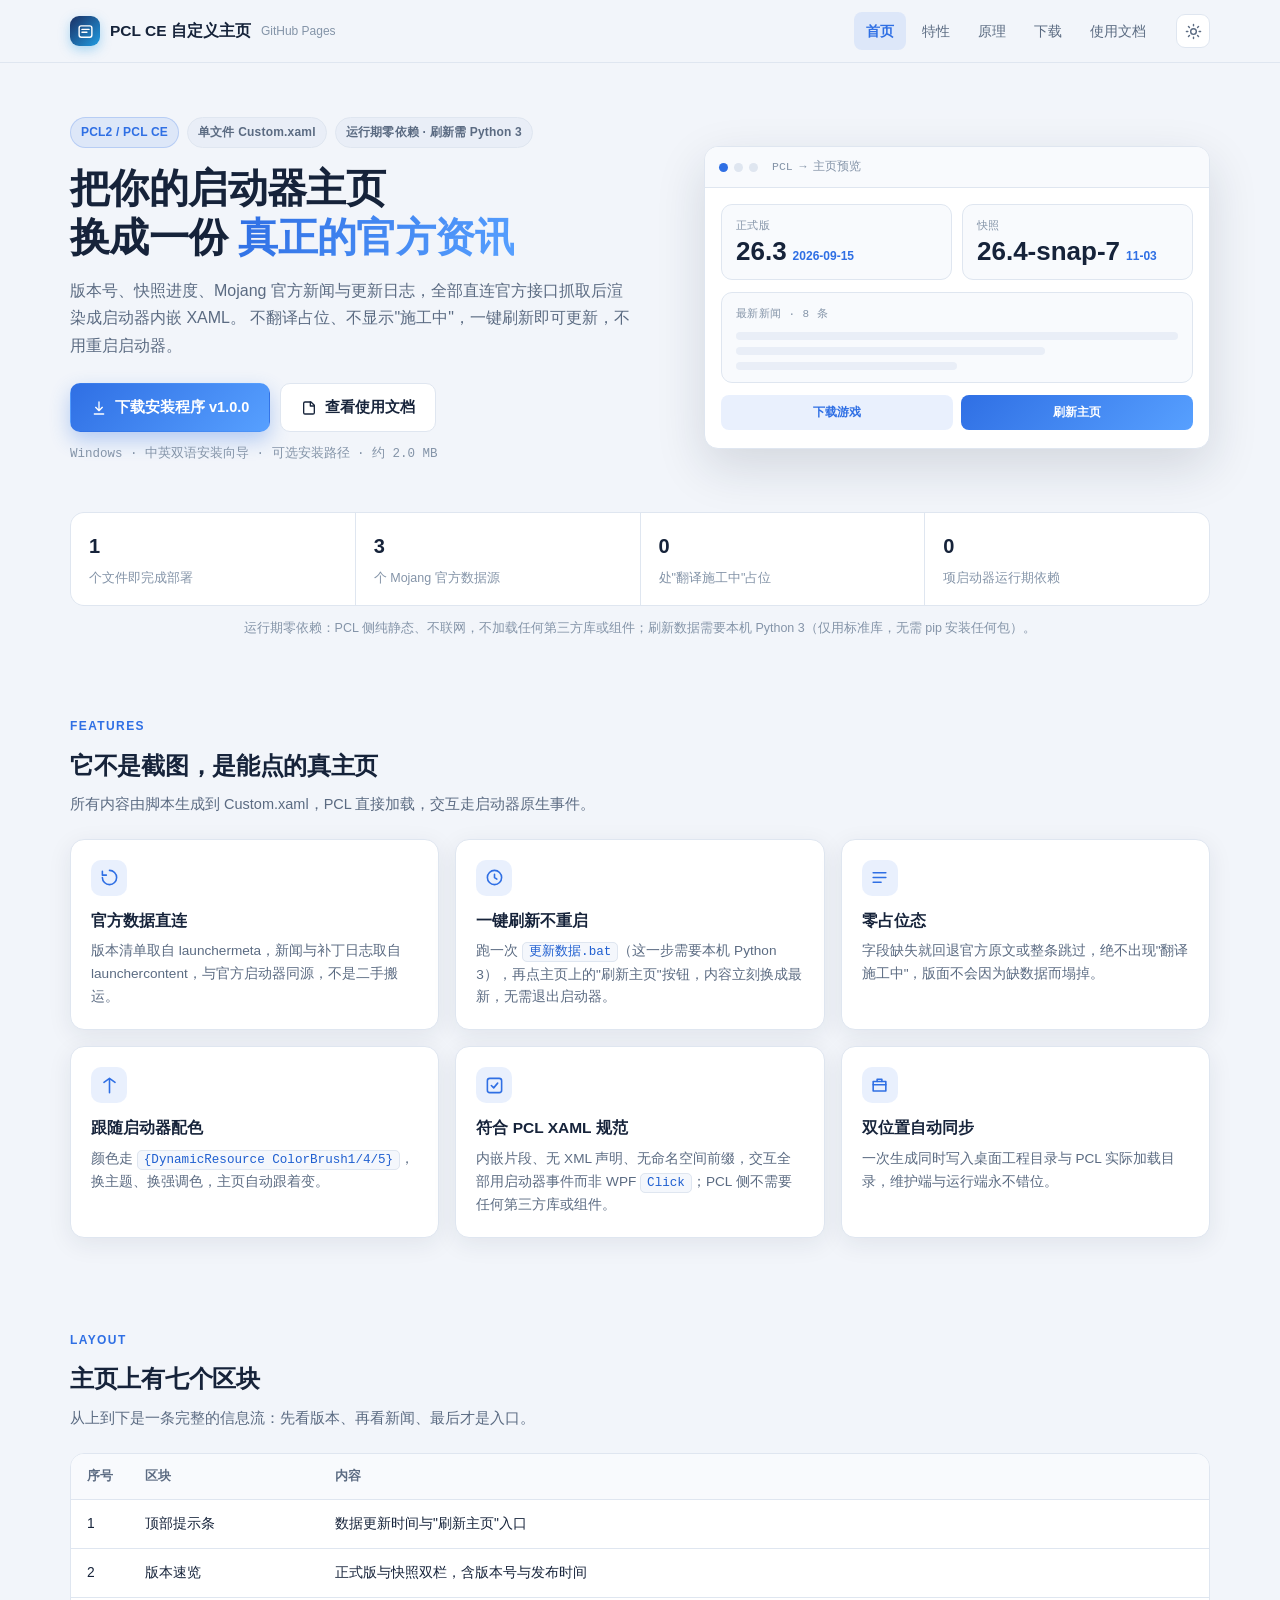
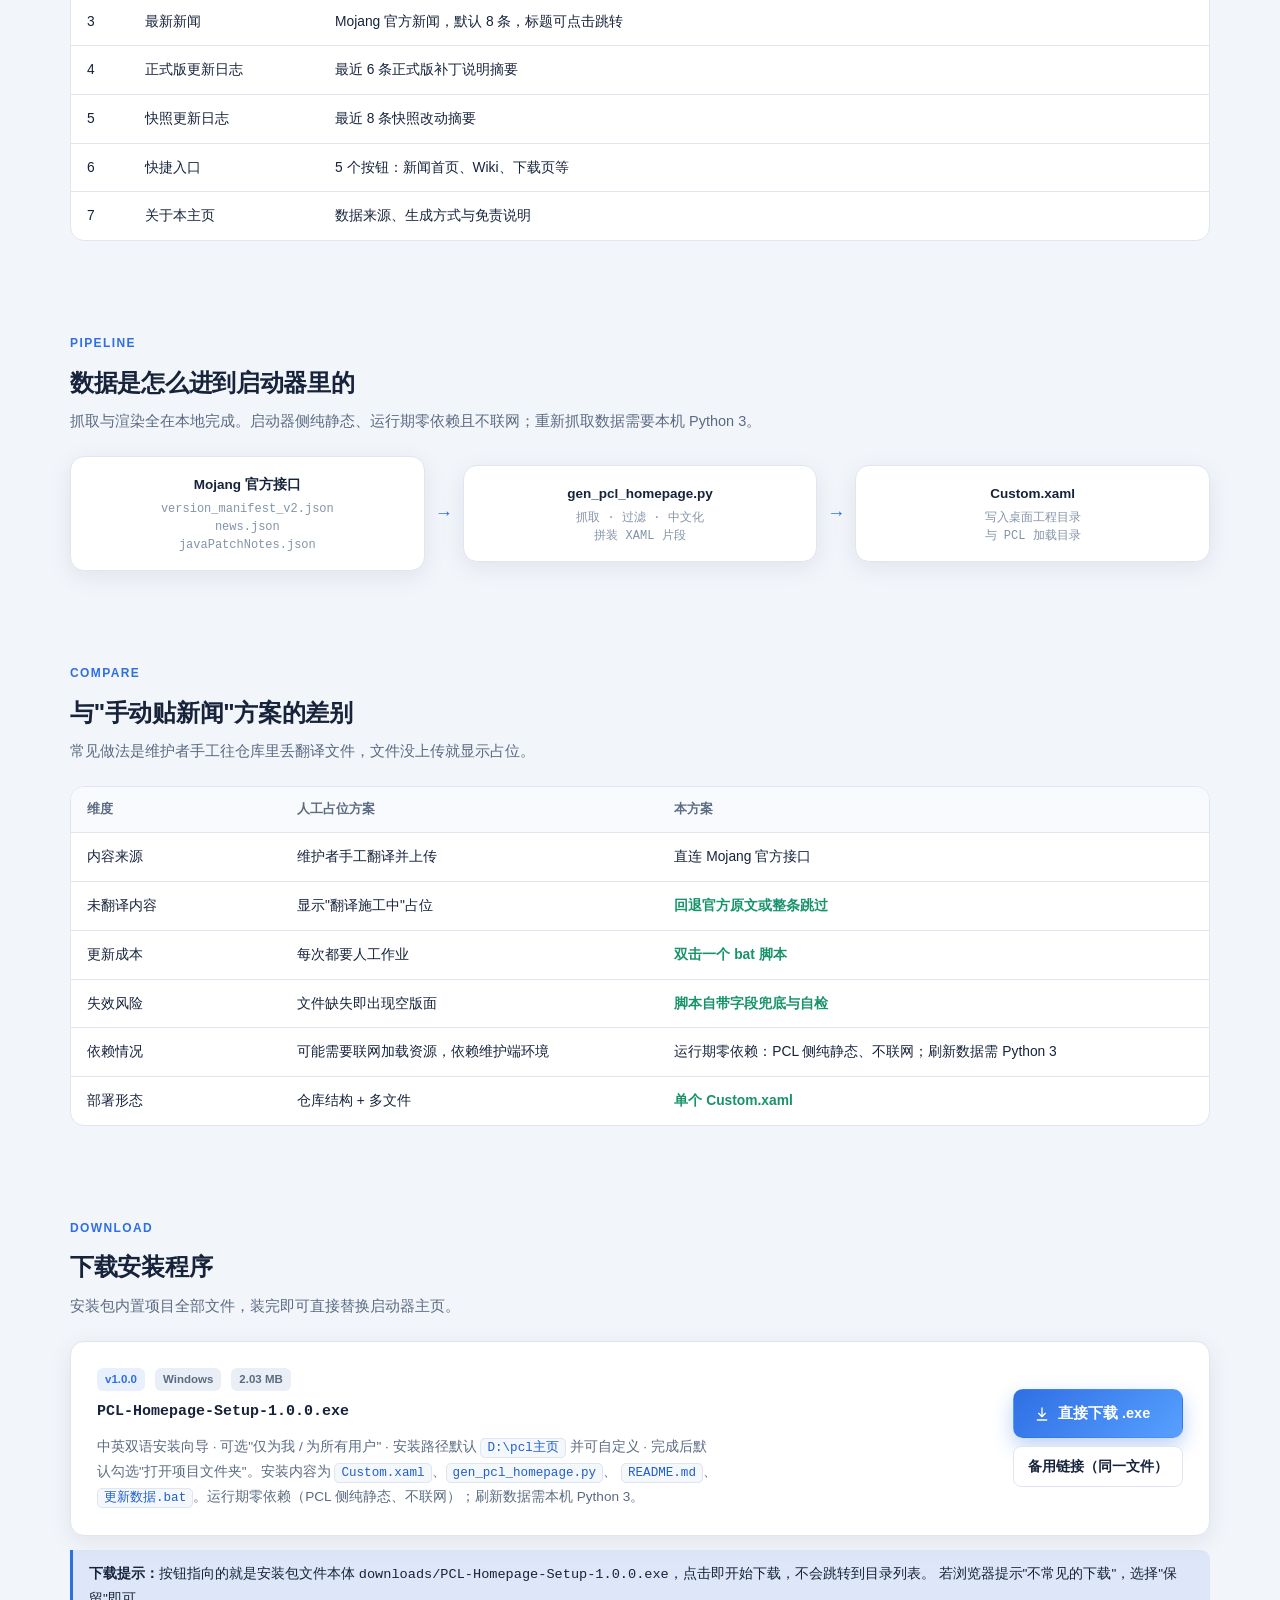
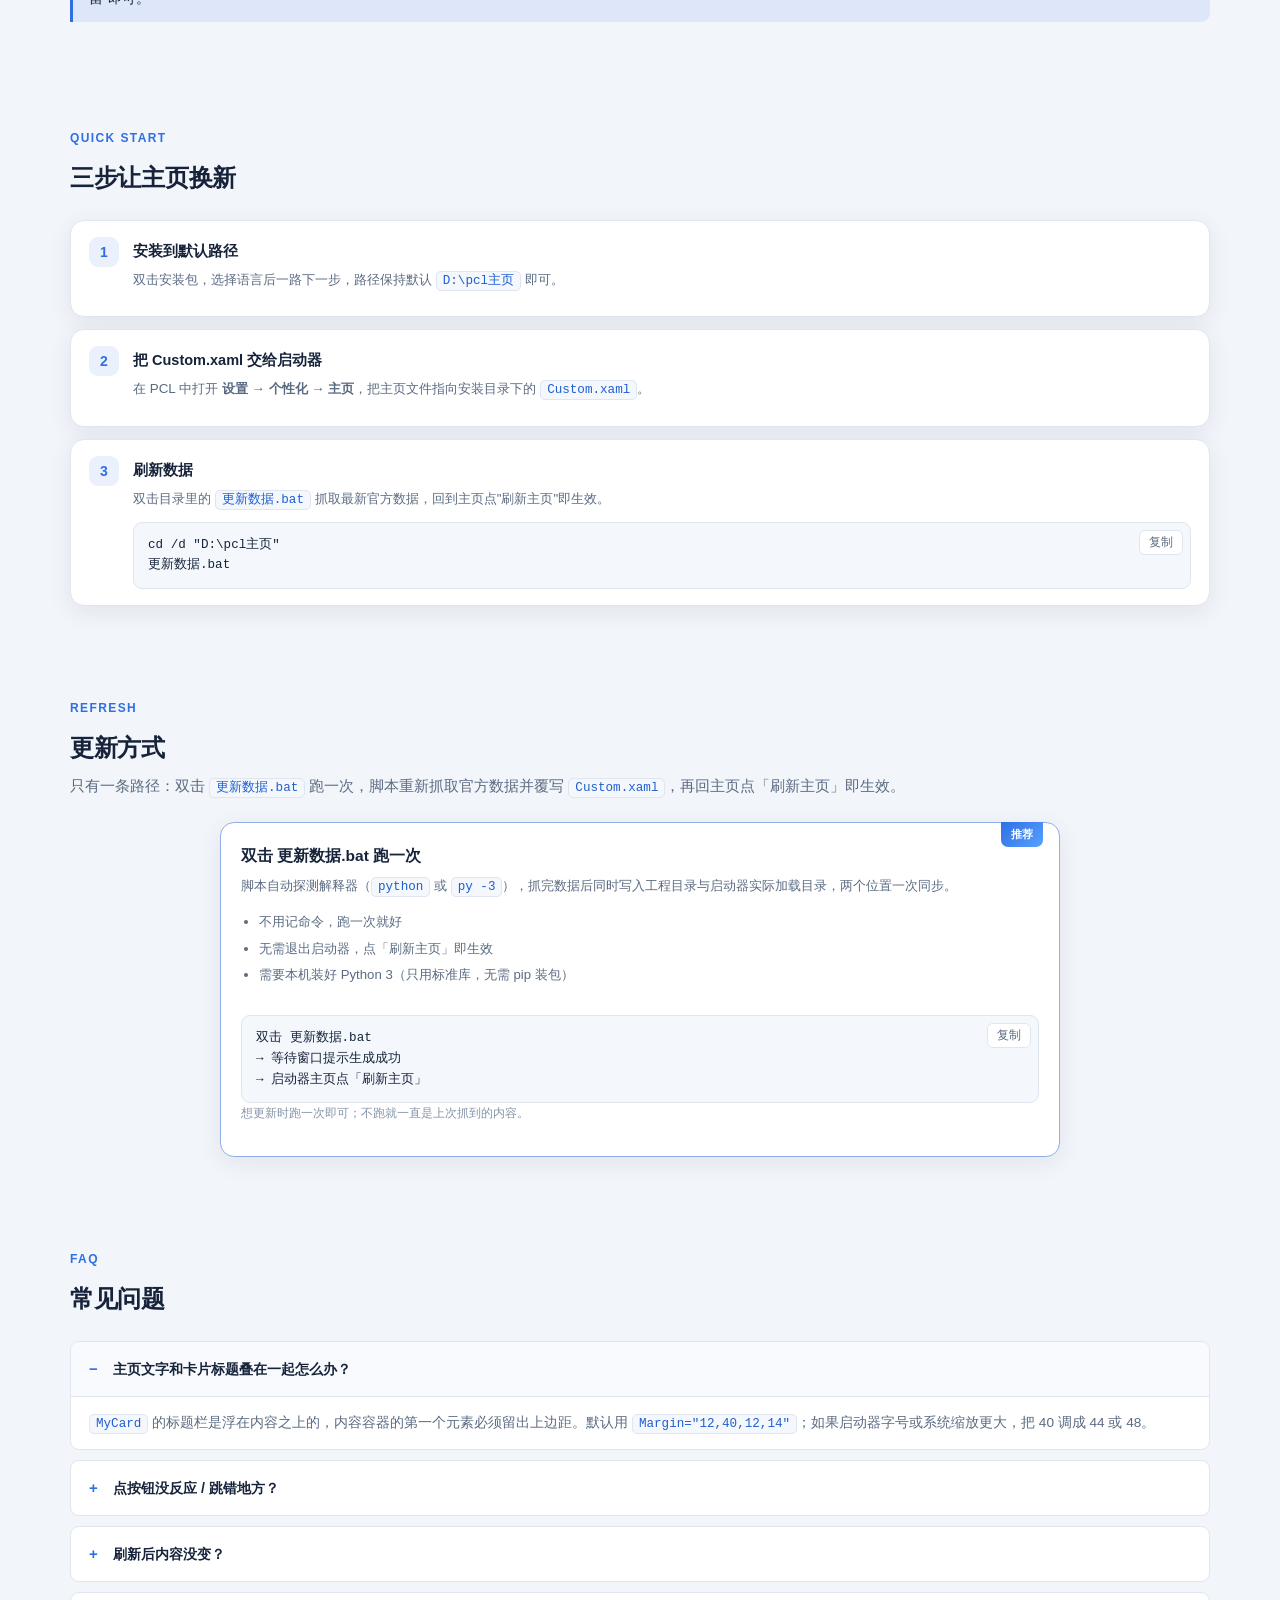
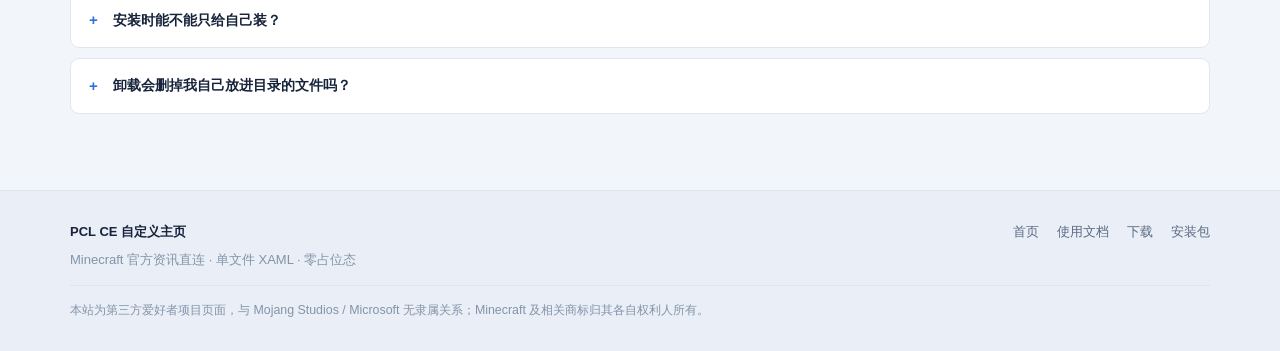
==== commit bdde97d1: "fix: domain in header" ====
--- a/index.html
+++ b/index.html
@@ -28,7 +28,7 @@
         </svg>
       </span>
       PCL CE 自定义主页
-      <small>pcl-news.com</small>
+      <small>GitHub Pages</small>
     </a>
     <nav class="nav-links">
       <a href="index.html" class="active">首页</a>
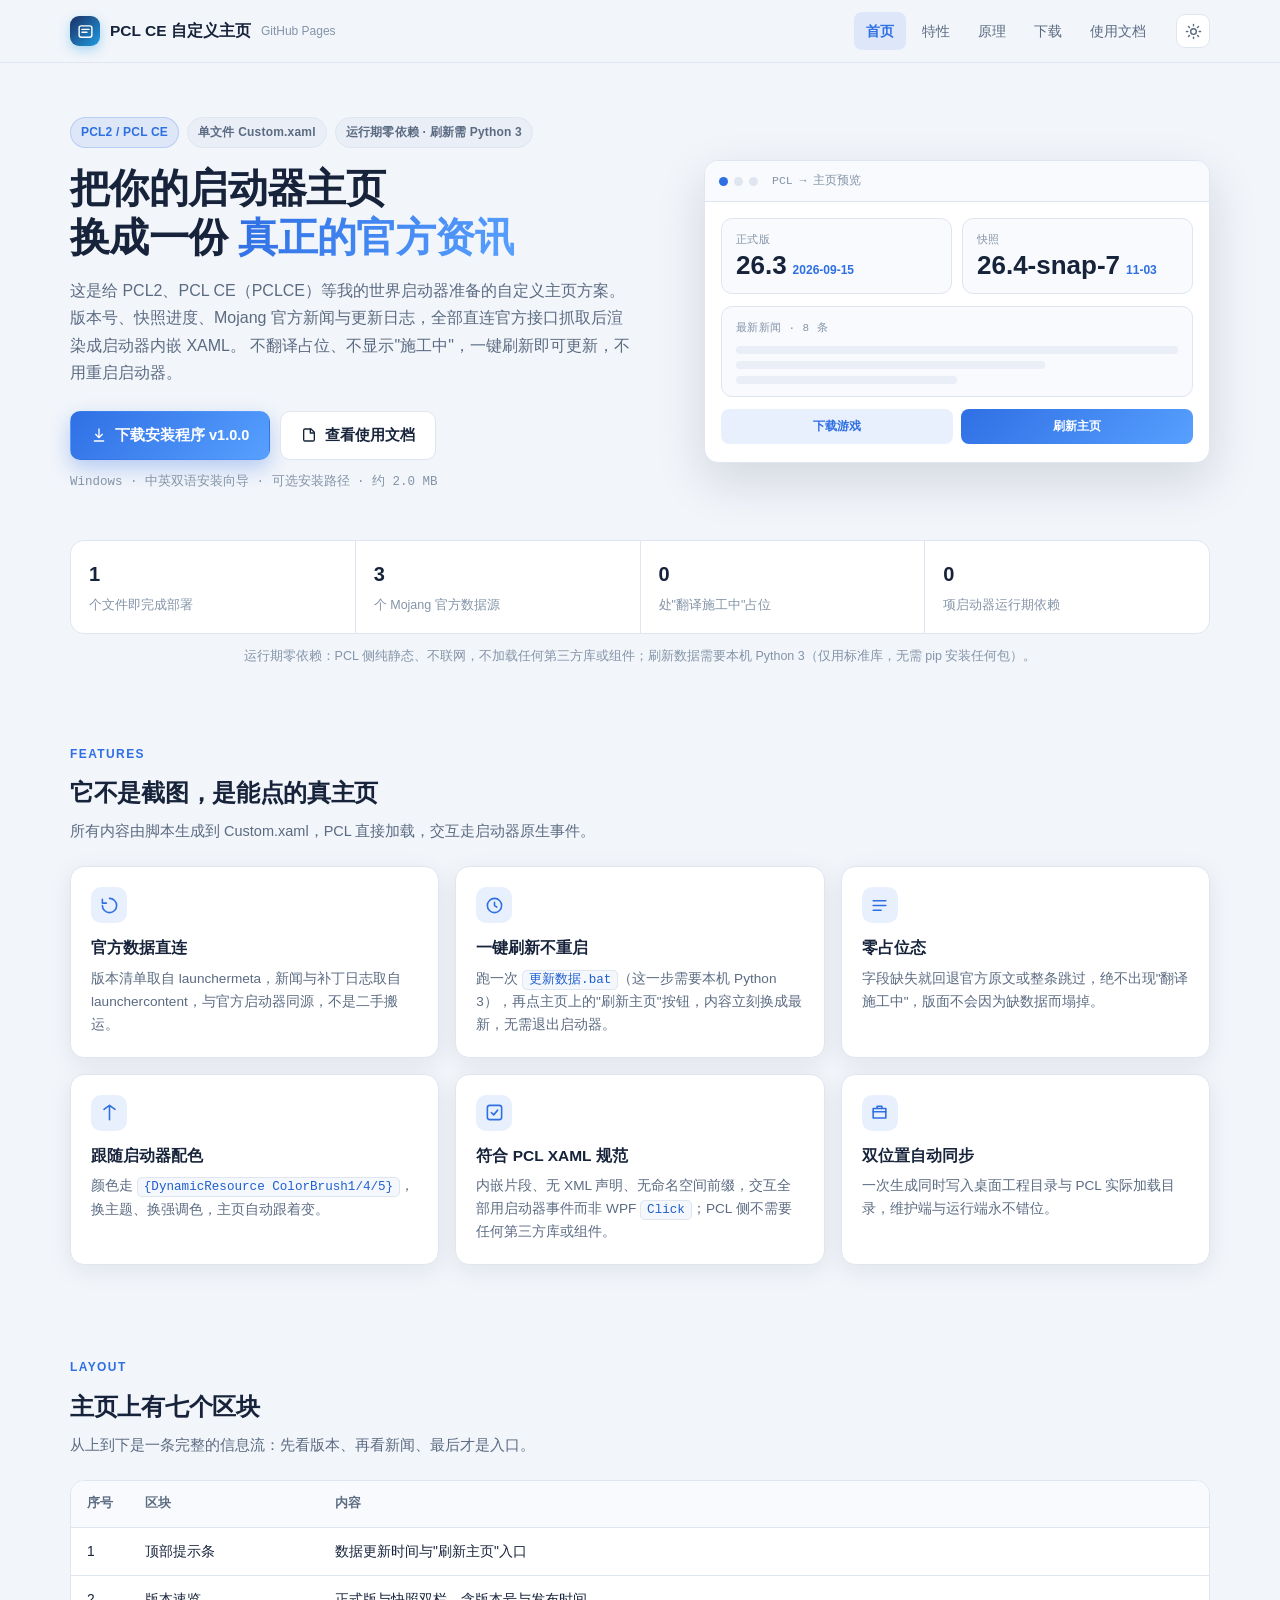
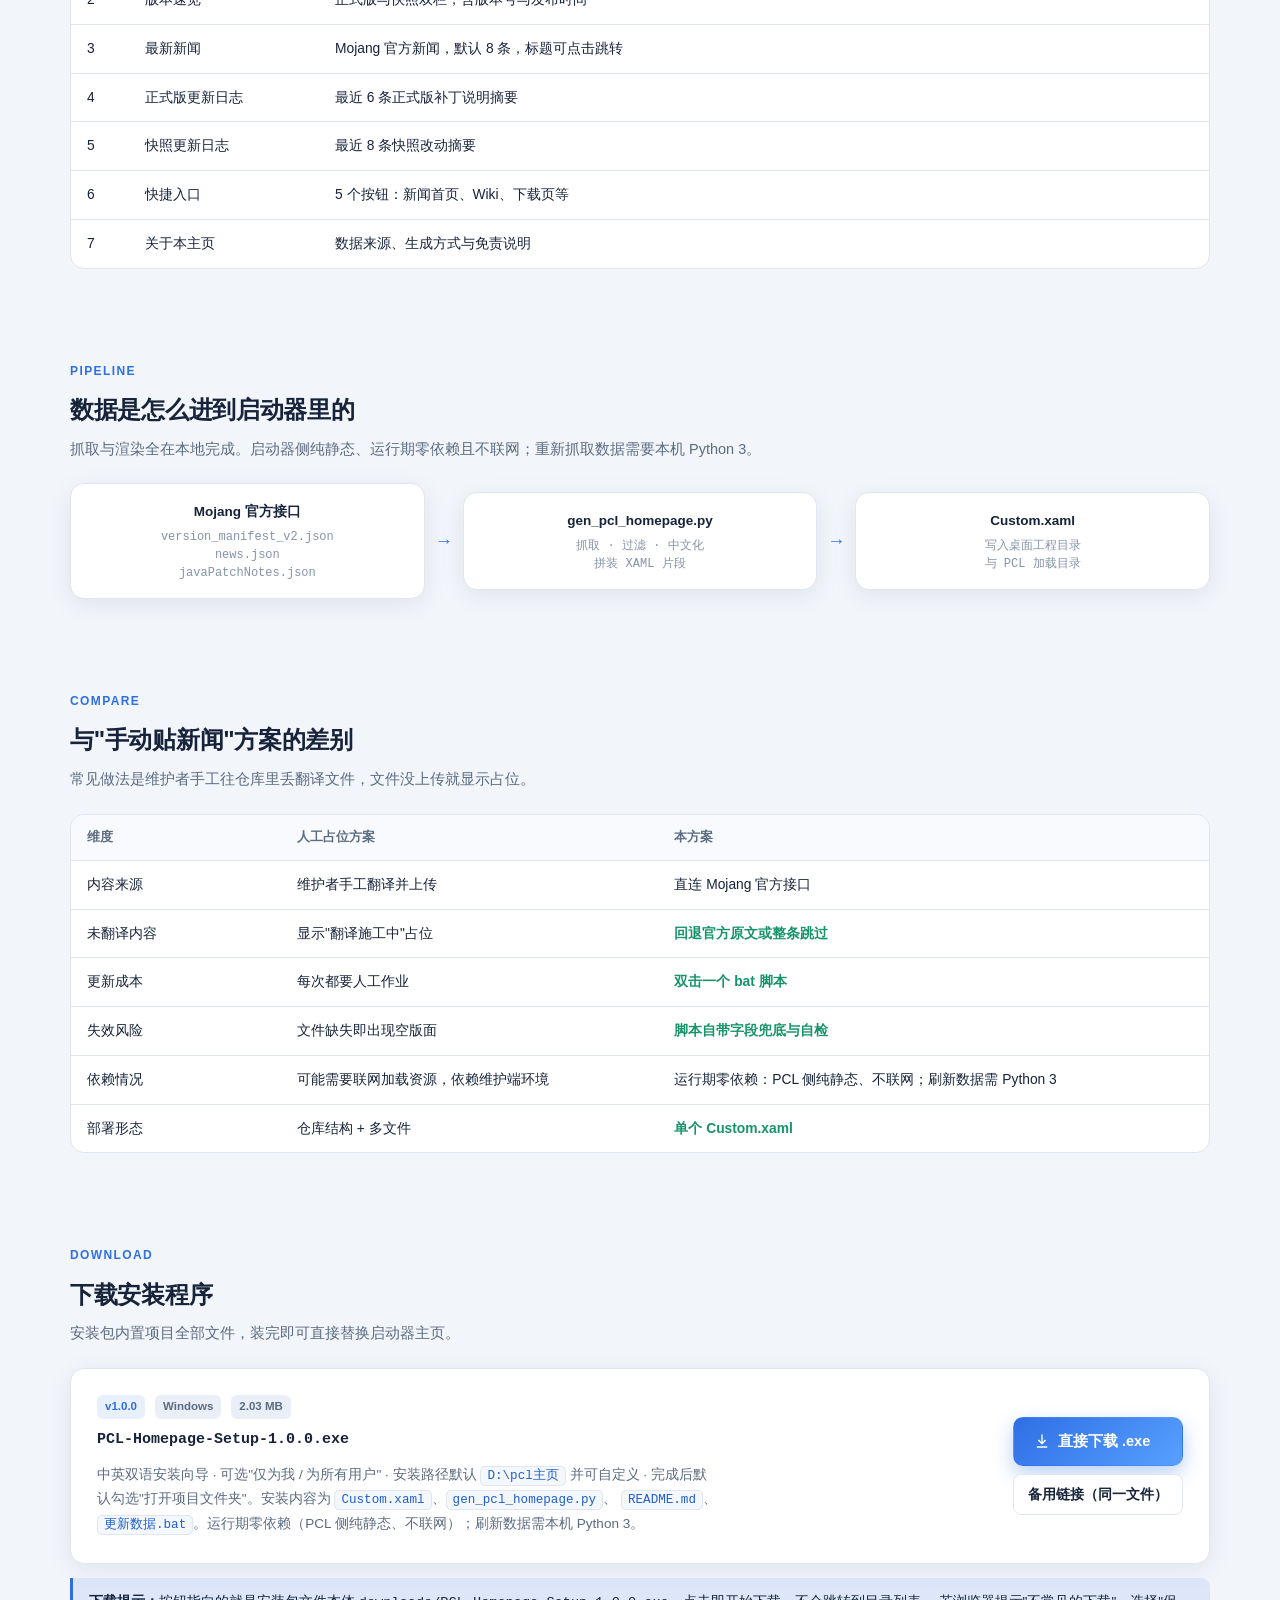
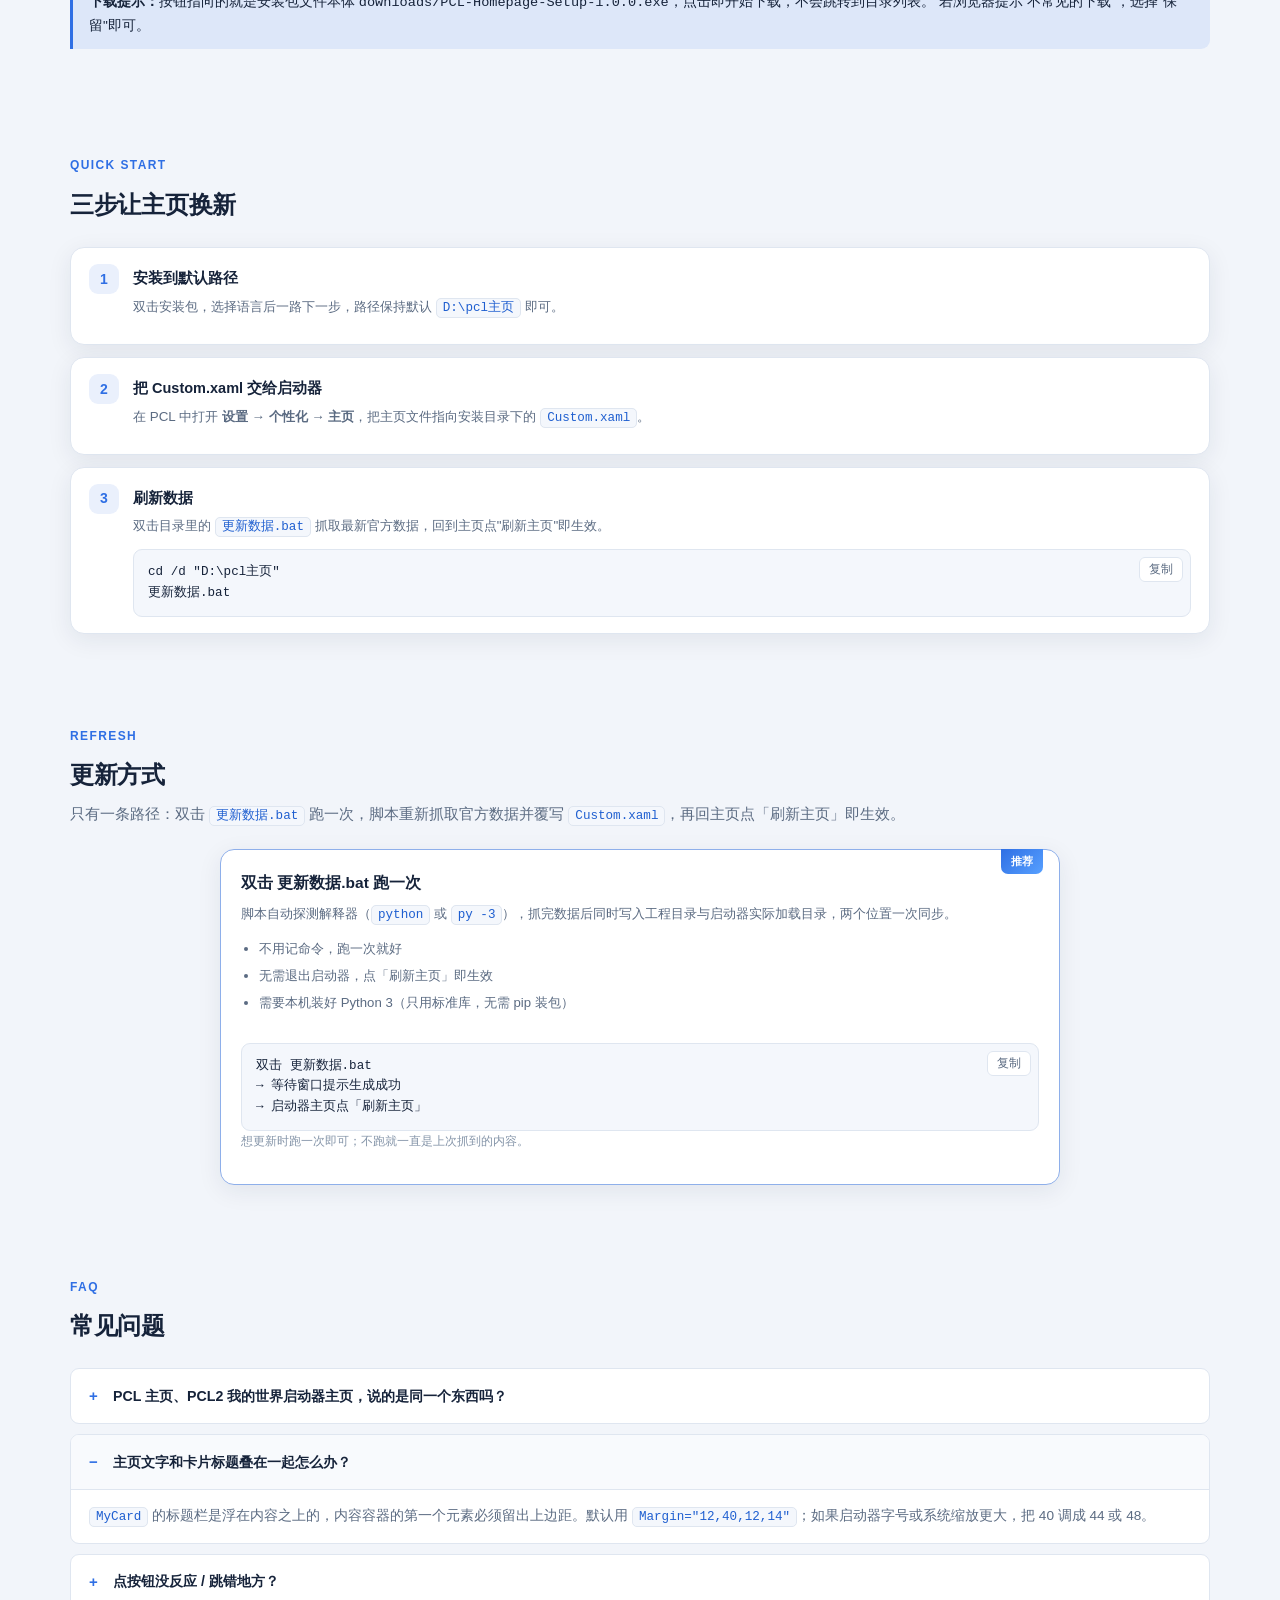
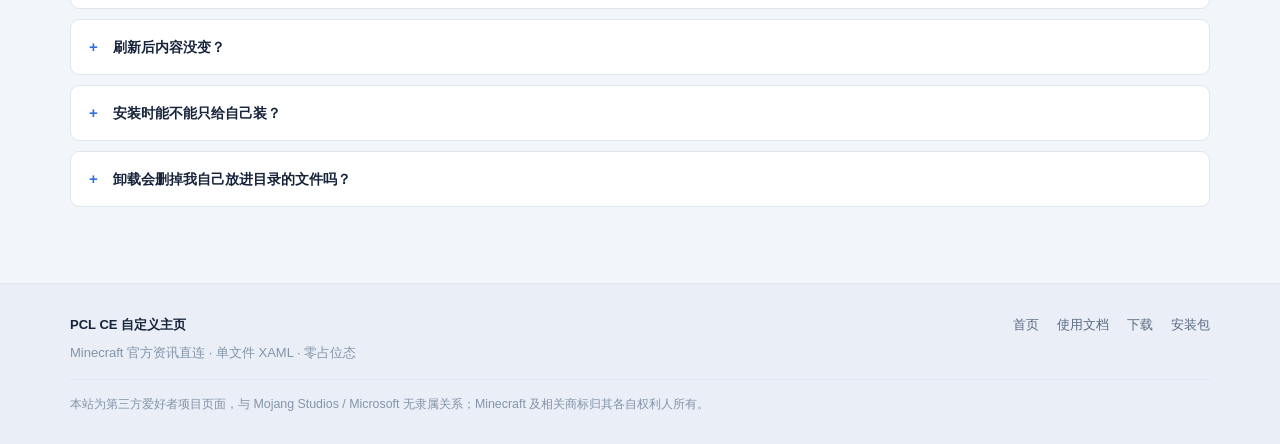
==== commit ef6b1fa6: "seo: target keywords pcl2 pclce minecraft" ====
--- a/index.html
+++ b/index.html
@@ -3,8 +3,19 @@
 <head>
 <meta charset="UTF-8">
 <meta name="viewport" content="width=device-width, initial-scale=1">
-<title>PCL CE 自定义主页 — 官方新闻、版本号、一键刷新</title>
-<meta name="description" content="给 PCL2 / PCL CE 启动器加一个真正的 Minecraft 官方新闻主页：版本速览、官方新闻、更新日志，单文件 Custom.xaml，运行期零依赖（刷新数据需 Python 3），一键刷新无需重启。">
+<title>PCL CE / PCL2 自定义主页 — 我的世界启动器官方新闻首页</title>
+<meta name="description" content="给 PCL2 / PCL CE（PCLCE）这类我的世界（Minecraft）启动器加一个真正的官方新闻主页：版本速览、Mojang 官方新闻、更新日志，单文件 Custom.xaml，运行期零依赖（刷新数据需 Python 3），一键刷新无需重启，不用改启动器源码。">
+<meta name="msvalidate.01" content="BDBBD12C17CD22667C7ED65617A39E9D" />
+<link rel="canonical" href="https://minecraft-lang.github.io/pcl-news-portal/">
+<meta property="og:type" content="website">
+<meta property="og:site_name" content="PCL CE 自定义主页">
+<meta property="og:title" content="PCL CE / PCL2 自定义主页 — 我的世界启动器官方新闻首页">
+<meta property="og:description" content="给 PCL2、PCL CE（PCLCE）等我的世界启动器用的自定义主页：版本速览、Mojang 官方新闻、更新日志，单文件 Custom.xaml，一键刷新无需重启。">
+<meta property="og:url" content="https://minecraft-lang.github.io/pcl-news-portal/">
+<meta name="keywords" content="PCL2, PCL CE, PCLCE, PCL 主页, PCL2 自定义主页, 我的世界启动器, Minecraft 启动器主页, Custom.xaml">
+<script type="application/ld+json">
+{"@context":"https://schema.org","@type":"SoftwareApplication","name":"PCL CE 自定义主页","alternateName":["PCL2 自定义主页","PCLCE 主页","PCL 主页","我的世界 PCL2 主页"],"description":"给 PCL2 / PCL CE 等我的世界启动器使用的自定义主页方案，生成单文件 Custom.xaml，内含版本速览、Mojang 官方新闻与更新日志，一键刷新无需重启。","applicationCategory":"UtilitiesApplication","operatingSystem":"Windows 10, Windows 11","softwareVersion":"1.0.0","inLanguage":"zh-CN","url":"https://minecraft-lang.github.io/pcl-news-portal/","downloadUrl":"https://minecraft-lang.github.io/pcl-news-portal/downloads/PCL-Homepage-Setup-1.0.0.exe","offers":{"@type":"Offer","price":"0","priceCurrency":"CNY"}}
+</script>
 <link rel="icon" href="assets/favicon.svg" type="image/svg+xml">
 <link rel="stylesheet" href="assets/style.css">
 <script>
@@ -61,7 +72,7 @@
         </div>
         <h1>把你的启动器主页<br>换成一份 <span class="grad">真正的官方资讯</span></h1>
         <p class="lede">
-          版本号、快照进度、Mojang 官方新闻与更新日志，全部直连官方接口抓取后渲染成启动器内嵌 XAML。
+          这是给 PCL2、PCL CE（PCLCE）等我的世界启动器准备的自定义主页方案。版本号、快照进度、Mojang 官方新闻与更新日志，全部直连官方接口抓取后渲染成启动器内嵌 XAML。
           不翻译占位、不显示"施工中"，一键刷新即可更新，不用重启启动器。
         </p>
         <div class="hero-actions">
@@ -361,6 +372,12 @@
         <div class="eyebrow">FAQ</div>
         <h2>常见问题</h2>
       </div>
+      <details class="faq">
+        <summary>PCL 主页、PCL2 我的世界启动器主页，说的是同一个东西吗？</summary>
+        <div class="faq-body">
+          <p>是同一套方案。PCL2 与 PCL CE（PCLCE）都是读取启动器目录下的 <code>Custom.xaml</code> 作为自定义主页，本项目生成的就是这个文件，所以 PCL 主页、PCL2 主页、PCLCE 主页用的是同一份输出，装一次即可。两者差异只在配色与个别控件上，生成器会跟随启动器当前主题输出。</p>
+        </div>
+      </details>
       <details class="faq" open>
         <summary>主页文字和卡片标题叠在一起怎么办？</summary>
         <div class="faq-body">
